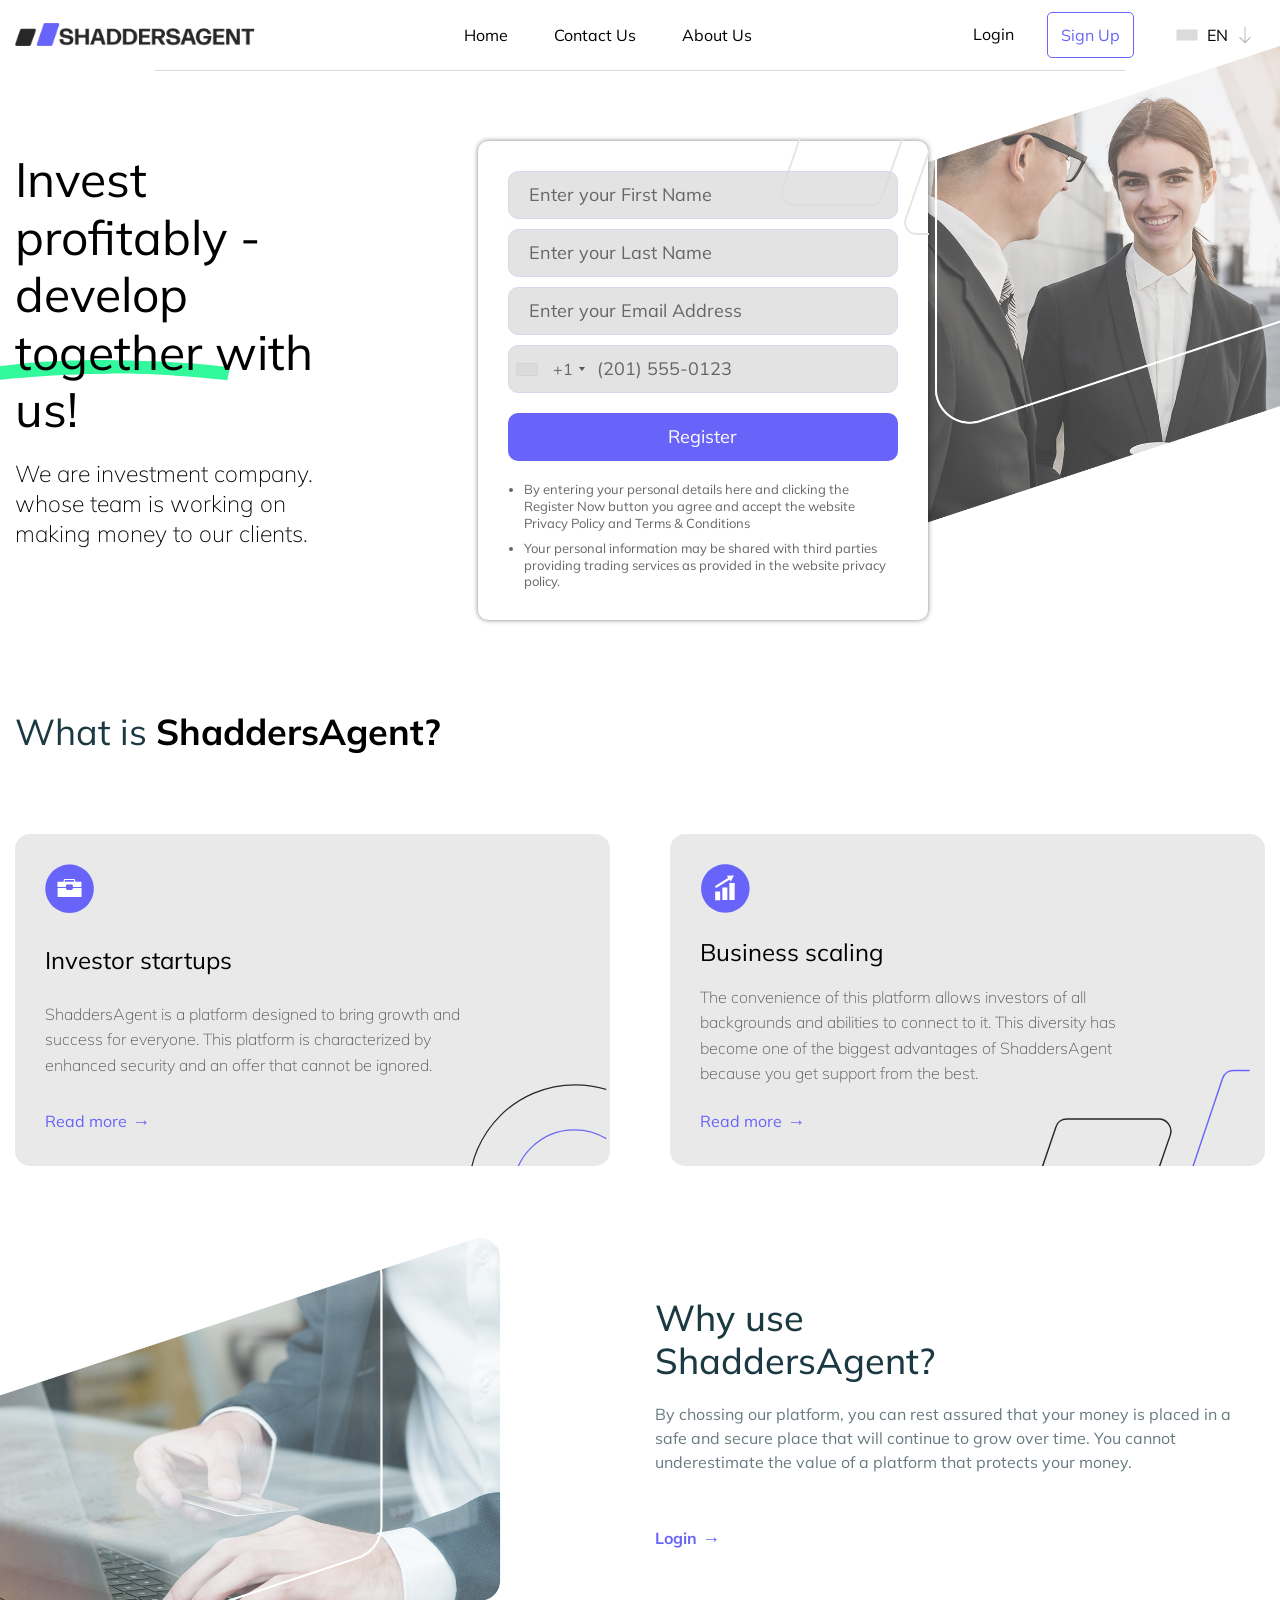
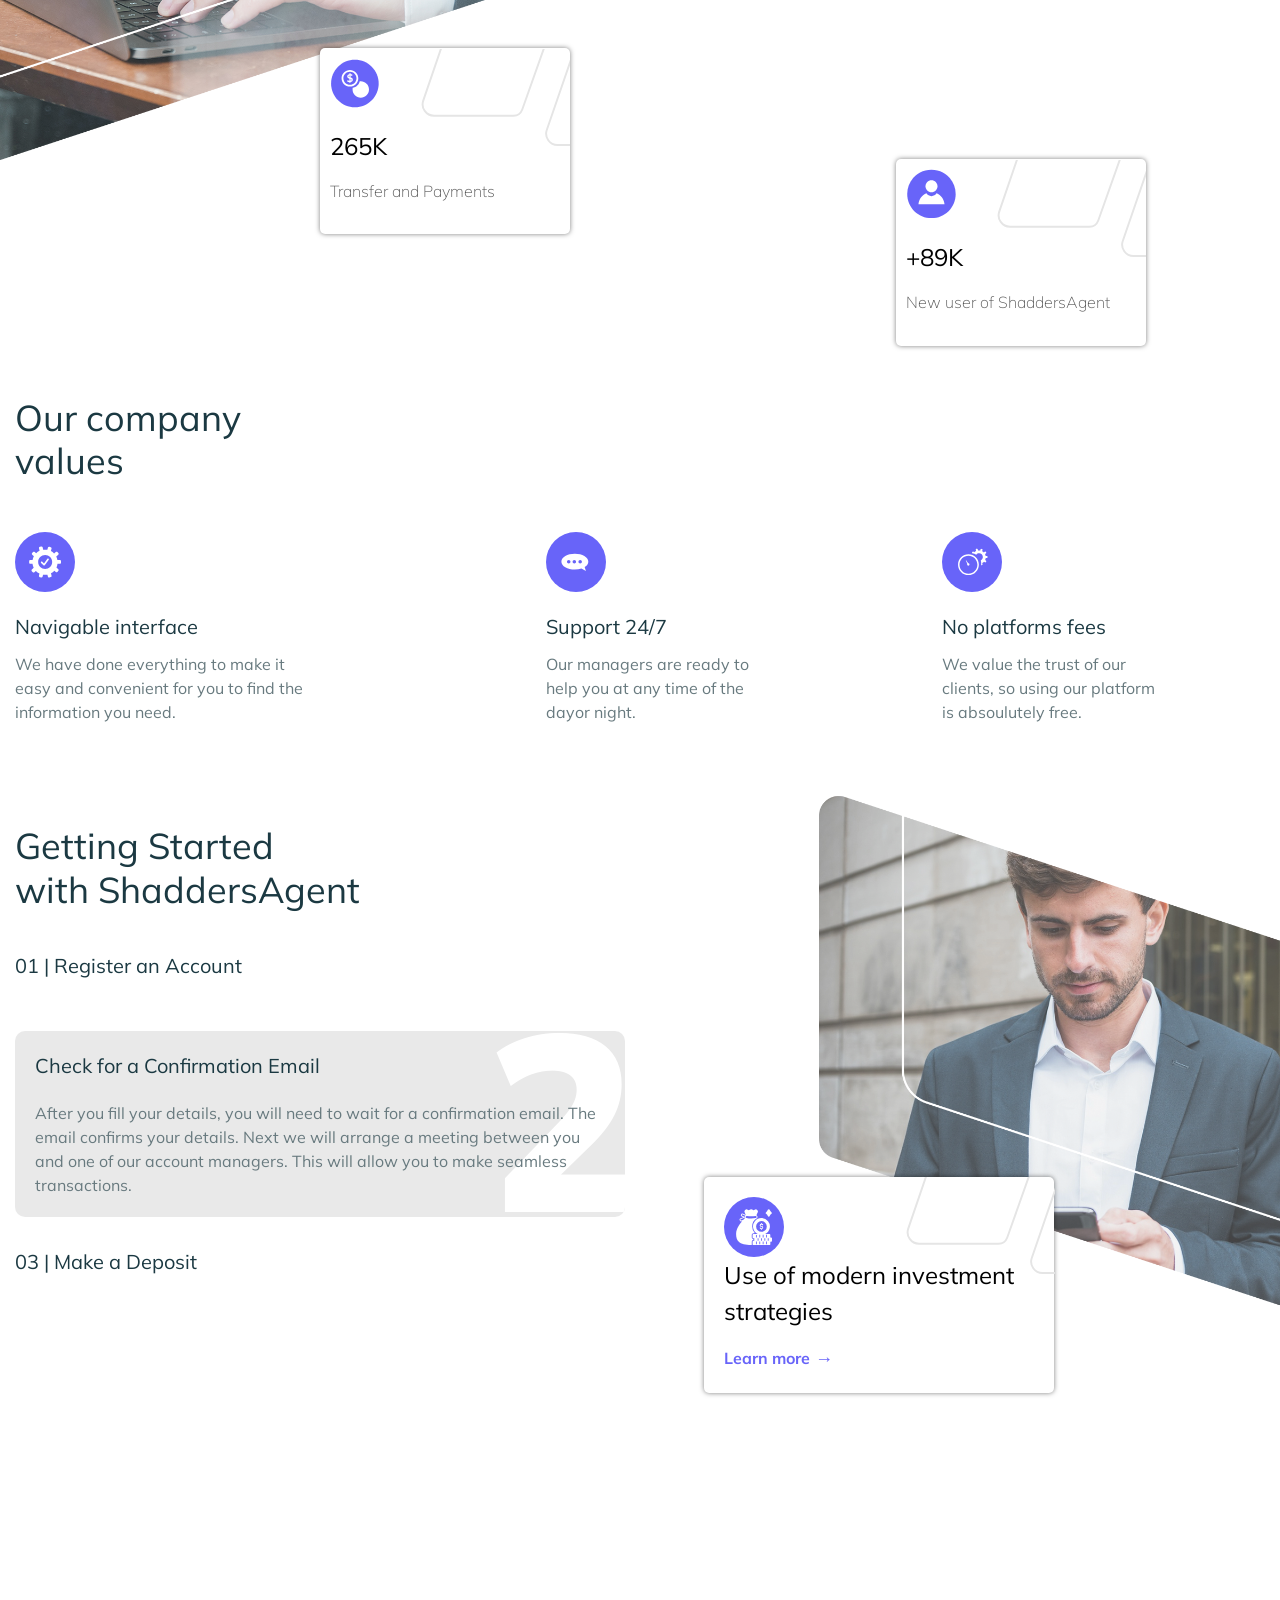
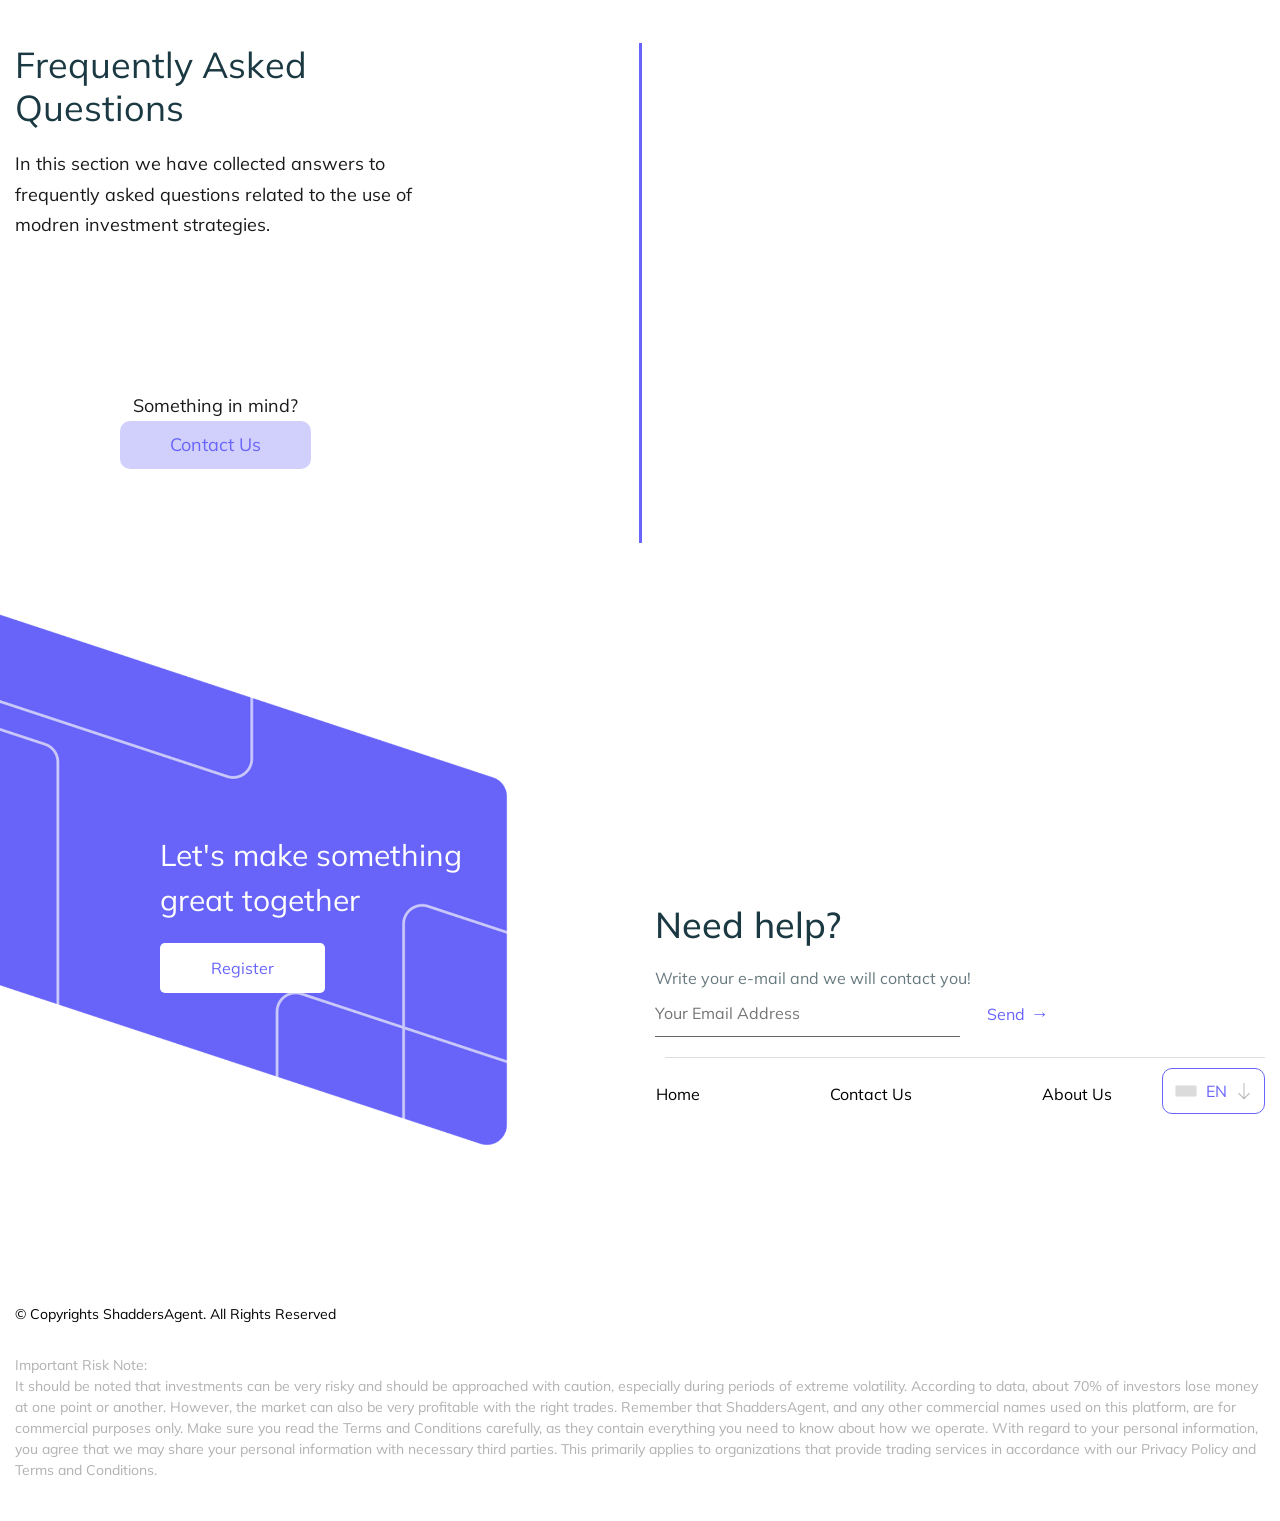
==== index.html @ b4b2db0b "Done" ====
<!DOCTYPE html>
<html lang="en">
<head>
    <meta charset="UTF-8">
    <meta name="viewport" content="width=device-width, initial-scale=1.0">
    <title>ShaddersAgent™ | Official 2025 Update </title>

    <script src="js/jquery-3.7.1.min.js"></script>

    <link rel="stylesheet" href="styles/intlTelInput.css">
    <link rel="stylesheet" type="text/css" href="styles/new.css">
    <link rel="stylesheet" href="styles/style-min.css">

    <link rel="icon" type="image/png" sizes="32x32" href="assets/favicon.ico">
</head>
<body>
<div class="wrapper">
    <header class="header">
        <div class="container flex-bl">
            <a href="/" class="logo"><img src="assets/logo.png" alt="Logo"></a>
            <div class="language">
                <a id="toggle" class="menu__link"><div class="iti__flag iti__gb"></div>En</a>
                <ul class="submenu">
                    <li class="subitem"><a href="/languages/dk/"><div class="iti__flag iti__dk"></div>Dk</a></li>
                    <li class="subitem"><a href="/languages/de/"><div class="iti__flag iti__de"></div>De</a></li>
                    <li class="subitem"><a href="/languages/cz/"><div class="iti__flag iti__cz"></div>CZ</a></li>
                    <li class="subitem"><a href="/languages/es/"><div class="iti__flag iti__es"></div>Es</a></li>
                    <li class="subitem"><a href="/languages/fi/"><div class="iti__flag iti__fi"></div>fi</a></li>
                    <li class="subitem"><a href="/languages/fr/"><div class="iti__flag iti__fr"></div>Fr</a></li>
                    <li class="subitem"><a href="/languages/gr/"><div class="iti__flag iti__gr"></div>Gr</a></li>
                    <li class="subitem"><a href="/languages/it/"><div class="iti__flag iti__it"></div>IT</a></li>
                    <li class="subitem"><a href="/languages/hu/"><div class="iti__flag iti__hu"></div>HU</a></li>
                    <li class="subitem"><a href="/languages/nl/"><div class="iti__flag iti__nl"></div>NL</a></li>
                    <li class="subitem"><a href="/languages/no/"><div class="iti__flag iti__no"></div>NO</a></li>
                    <li class="subitem"><a href="/languages/pl/"><div class="iti__flag iti__pl"></div>PL</a></li>
                    <li class="subitem"><a href="/languages/pt/"><div class="iti__flag iti__pt"></div>PT</a></li>
                    <li class="subitem"><a href="/languages/ru/"><div class="iti__flag iti__ru"></div>RU</a></li>
                    <li class="subitem"><a href="/languages/se/"><div class="iti__flag iti__se"></div>SE</a></li>
                </ul>
            </div>
            <div class="nav-center">
                <nav class="menu__nav">
                    <a class="menu__link hover-underline-animation center" href="/">Home</a>
                    <a class="menu__link hover-underline-animation center" href="/pages/contact/">Contact Us</a>
                    <a class="menu__link hover-underline-animation center" href="/pages/about/">About Us</a>
                </nav>
            </div>
            <div class="nav-right">
                <nav class="menu__nav">
                    <a class="menu__link hover-underline-animation center" href="/pages/login/">Login</a>
                    <a class="menu__link header__btn" href="/pages/login">Sign Up</a>
                </nav>
            </div>
        </div>
    </header>
    
    <div class="line"></div>
    <div class="header__img">
        <img src="assets/header.png" alt="header" class="header__img__1" loading="lazy">
    </div>
    
    <section class="home">
        <div class="container home__hold">
            <div class="home__body">
                <div class="home__content">
                    <h1 class="home__title regular">Invest profitably - develop <span class="underline">together</span> with us!</h1>
                    <p class="home__text extralight">We are investment company. whose team is working on making money to our clients.</p>
                </div>
            </div>
            <div class="home__form">
                <div class="form__bg" id="form">
                    <form action="order.php" class="form" method="POST">

                        <input type="hidden" name="ip" id="ip" value="<?=$_SERVER['REMOTE_ADDR'] ?? '';?>">
                        <input type="hidden" name="country" id="country" value="">
                        <input type="hidden" name="area_code" id="prefix" value="">

                        <div class="form-group input-wrapper relative-input-wrapper">
                            <input type="text" placeholder="Enter your First Name" name="first_name" class="form-control" value="" data-validation-status="inactive">
                            <div data-error-status="inactive" data-for-error="first_name" class="error">Your first name is too short (at least 2 characters)</div>
                            <span data-check-icon="inactive" data-check-icon-for="first_name" class="check-icon"><img class="checkbox" src="assets/check-icon.png" alt="✔"></span>
                        </div>
                        <div class="form-group input-wrapper relative-input-wrapper">
                            <input type="text" placeholder="Enter your Last Name" name="last_name" class="form-control" value="" data-validation-status="inactive">
                            <div data-error-status="inactive" data-for-error="last_name" class="error">Your last name is too short (at least 2 characters)</div>
                            <span data-check-icon="inactive" data-check-icon-for="last_name" class="check-icon"><img class="checkbox" src="assets/check-icon.png" alt="✔"></span>
                        </div>
                        <div class="form-group input-wrapper relative-input-wrapper">
                            <input type="email" placeholder="Enter your Email Address" name="email" class="form-control" value="" data-validation-status="inactive">
                            <div data-error-status="inactive" data-for-error="email" class="error">Please enter your real email address (example@email.com)</div>
                            <span data-check-icon="inactive" data-check-icon-for="email" class="check-icon"><img class="checkbox" src="assets/check-icon.png" alt="✔"></span>
                        </div>
                        <div class="form-group input-wrapper relative-input-wrapper">
                            <input type="tel" id="phone" name="phone" class="form-control" value="" data-validation-status="inactive" autocomplete="off" data-intl-tel-input-id="0" placeholder="Enter your phone number" style="padding-left: 87px;">
                            <div data-error-status="inactive" data-for-error="phone" class="error">Please enter a valid phone number.</div>
                            <span data-check-icon="inactive" data-check-icon-for="phone" class="check-icon"><img class="checkbox" src="assets/check-icon.png" alt="✔"></span>
                            <div id="api-error" class="api-error error">Error.</div>
                        </div>
                        <div class="form-group">
                            <button class="btn">Register</button>
                        </div>
                        <div id="js-loader" class="form__wrapper-loader loader">
                            <noscript>Please enable JavaScript in your browser or refresh the page and wait.</noscript>
                        </div>
                    </form>
                    <ul>
                        <li>By entering your personal details here and clicking the Register Now button you agree and accept the website <a href="/pages/policy/">Privacy Policy</a> and <a href="/pages/terms/">Terms &amp; Conditions</a></li>
                        <li> Your personal information may be shared with third parties providing trading services as provided in the website privacy policy. </li>
                    </ul>
                </div>
            </div>
        </div>
    </section>

    <section class="block p0">
        <div class="container">
            <div class="block__row">
                <div class="block__col">
                    <h2 class="title-2">What is <b class="accent">ShaddersAgent?</b></h2>
                </div>
                <div class="cards">
                    <div class="card investor-startups">
                        <img src="assets/investor_startups.svg" alt="Investor startups" loading="lazy">
                        <h2>Investor startups</h2>
                        <p class="extralight">ShaddersAgent is a platform designed to bring growth and success for everyone. This platform is characterized by enhanced security and an offer that cannot be ignored.</p>
                        <a href="/">Read more</a>
                    </div>

                    <div class="card business-scaling">
                        <img src="assets/business_scaling.svg" alt="Business scaling" loading="lazy">
                        <h2>Business scaling</h2>
                        <p class="extralight">The convenience of this platform allows investors of all backgrounds and abilities to connect to it. This diversity has become one of the biggest advantages of ShaddersAgent because you get support from the best.</p>
                        <a href="/">Read more</a>
                    </div>
                </div>
            </div>
        </div>
    </section>

    <section class="block p0 section_why_use">
        <div class="why__img">
            <img src="assets/why_image.png" alt="header" class="why__img__1" loading="lazy">
        </div>

        <div class="container why_use_container">
            <div class="block__row-1">
                <div class="block__col why_use">
                    <h2 class="title-2 medium">Why use <span>ShaddersAgent?</span></h2>
                    <p>By chossing our platform, you can rest assured that your money is placed in a safe and secure place that will continue to grow over time. You cannot underestimate the value of a platform that protects your money.</p>
                    <a href="/">Login</a>
                </div>
            </div>
        </div>

        <div class="card__why transfers-payments">
            <img src="assets/transfers_payments.svg" alt="Transfers and Payments" loading="lazy">
            <h2>265K</h2>
            <p class="extralight">Transfer and Payments</p>
        </div>

        <div class="card__why new-users">
            <img src="assets/new_users.svg" alt="New users" loading="lazy">
            <h2>+89K</h2>
            <p class="extralight">New user of ShaddersAgent</p>
        </div>
    </section>

    <section class="block">
        <div class="container">
            <h2 class="title-2">Our company <span>values</span></h2>
            <div class="cards__container">
                <div class="block__line block__1">
                    <div class="icon icon-big">
                        <img src="assets/navigable_interface.svg" alt="Navigable interface" loading="lazy">
                    </div>
                    <div class="block__body">
                        <h3 class="block__title">Navigable interface</h3>
                        <p>We have done everything to make it easy and convenient for you to find the information you need.</p>
                    </div>
                </div>
                <div class="block__line block__1">
                    <div class="icon icon-big">
                        <img src="assets/support.svg" alt="Support" loading="lazy">
                    </div>
                    <div class="block__body">
                        <h3 class="block__title">Support 24/7</h3>
                        <p>Our managers are ready to help you at any time of the dayor night.</p>
                    </div>
                </div>
                <div class="block__line block__1">
                    <div class="icon icon-big">
                        <img src="assets/no_platform_fees.svg" alt="" loading="lazy">
                    </div>
                    <div class="block__body">
                        <h3 class="block__title">No platforms fees</h3>
                        <p>We value the trust of our clients, so using our platform is absoulutely free.</p>
                    </div>
                </div>
            </div>
        </div>
    </section>

    <section class="block section_getting">
        <div class="geting__img">
            <img src="assets/getting_image.png" alt="header" class="geting__img__1">
        </div>

        <div class="container getting_container">
            <h2 class="title-2">Getting Started <span>with ShaddersAgent</span></h2>
            <div class="block__wrap">
                <div class="block__hold">
                    <div class="block__header">
                        <h3 class="block__title regular">01 | Register an Account</h3>
                    </div>
                </div>
                <div class="block__hold card__getting__step2">
                    <div class="card__number">2</div>
                    <div class="block__header">
                        <h3 class="block__title">Check for a Confirmation Email</h3>
                    </div>
                    <div class="block__body block__body__1">
                        <p>After you fill your details, you will need to wait for a confirmation email. The email confirms your details. Next we will arrange a meeting between you and one of our account managers. This will allow you to make seamless transactions.</p>
                    </div>
                </div>
                <div class="block__hold">
                    <div class="block__header">
                        <h3 class="block__title regular">03 | Make a Deposit</h3>
                    </div>
                </div>
            </div>
        </div>

        <div class="card__getting stratigies">
            <div class="icon icon-big">
                <img src="assets/icon-5.svg" alt="Strategies" loading="lazy">
            </div>
            <h2>Use of modern investment strategies</h2>
            <a href="/">Learn more</a>
        </div>
    </section>

    <section>
        <div class="container">
            <div class="faq__row">
                <div class="faq__column faq__new">
                    <div>
                        <h2 class="title-2">Frequently Asked Questions</h2>
                        <p>In this section we have collected answers to frequently asked questions related to the use of modren investment strategies.</p>
                    </div>
                    <div class="div__2">
                        <p>Something in mind?</p>
                        <div class="btn btn-cta regular">Contact Us</div>
                    </div>
                </div>
                <hr class="vertical-line">
                <div class="carousel" id="carousel"></div>
            </div>
        </div>
    </section>

    <div class="need__img">
        <img src="assets/need_help.png" alt="header" class="need__img__1" loading="lazy">
    </div>

    <section class="block p0 section_help">
        <div class="card__help">
            <h2>Let's make something great together</h2>
            <a href="#"><button>Register</button></a>
        </div>

        <div class="container why_use_container">
            <div class="block__row-1">
                <div class="block__col why_use">
                    <h2 class="title-2 medium">Need help?</h2>
                    <p>Write your e-mail and we will contact you!</p>
                    <form class="email">
                        <input type="email" placeholder="Your Email Address" required />
                        <button type="submit">Send</button>
                    </form>
                </div>
            </div>

            <div class="line2"></div>

            <div class="footer-nav">
                <ul class="nav nav1">
                    <li class="nav__link regular"><a href="/">Home</a></li>
                    <li class="nav__link regular"><a href="/pages/contact/">Contact Us</a></li>
                    <li class="nav__link regular"><a href="/pages/about/">About Us</a></li>
                </ul>
                <div class="language language1">
                    <a id="toggle-1" class="menu__link stop_hover"><div class="iti__flag iti__gb"></div>En</a>
                    <ul class="submenu1" style="max-height: 110px; overflow-y: auto;">
                        <li class="subitem"><a href="/languages/dk/"><div class="iti__flag iti__dk"></div>Dk</a></li>
                        <li class="subitem"><a href="/languages/de/"><div class="iti__flag iti__de"></div>De</a></li>
                        <li class="subitem"><a href="/languages/cz/"><div class="iti__flag iti__cz"></div>CZ</a></li>
                        <li class="subitem"><a href="/languages/es/"><div class="iti__flag iti__es"></div>Es</a></li>
                        <li class="subitem"><a href="/languages/fi/"><div class="iti__flag iti__fi"></div>fi</a></li>
                        <li class="subitem"><a href="/languages/fr/"><div class="iti__flag iti__fr"></div>Fr</a></li>
                        <li class="subitem"><a href="/languages/gr/"><div class="iti__flag iti__gr"></div>Gr</a></li>
                        <li class="subitem"><a href="/languages/it/"><div class="iti__flag iti__it"></div>IT</a></li>
                        <li class="subitem"><a href="/languages/hu/"><div class="iti__flag iti__hu"></div>HU</a></li>
                        <li class="subitem"><a href="/languages/nl/"><div class="iti__flag iti__nl"></div>NL</a></li>
                        <li class="subitem"><a href="/languages/no/"><div class="iti__flag iti__no"></div>NO</a></li>
                        <li class="subitem"><a href="/languages/pl/"><div class="iti__flag iti__pl"></div>PL</a></li>
                        <li class="subitem"><a href="/languages/pt/"><div class="iti__flag iti__pt"></div>PT</a></li>
                        <li class="subitem"><a href="/languages/ru/"><div class="iti__flag iti__ru"></div>RU</a></li>
                        <li class="subitem"><a href="/languages/se/"><div class="iti__flag iti__se"></div>SE</a></li>
                    </ul>
                </div>
            </div>
        </div>
    </section>
    
    <footer class="footer">
        <div class="footer-top">
            <div class="container">
                <div class="flex-bl">
                    <div class="copyright">© Copyrights ShaddersAgent. All Rights Reserved</div>
                </div>
                <p>
                    <span>Important Risk Note:</span>
                    It should be noted that investments can be very risky and should be approached with caution, especially during periods of extreme volatility. According to data, about 70% of investors lose money at one point or another. However, the market can also be very profitable with the right trades. Remember that ShaddersAgent, and any other commercial names used on this platform, are for commercial purposes only. Make sure you read the Terms and Conditions carefully, as they contain everything you need to know about how we operate. With regard to your personal information, you agree that we may share your personal information with necessary third parties. This primarily applies to organizations that provide trading services in accordance with our <a href="/pages/policy/">Privacy Policy</a> and <a href="/pages/terms/">Terms and Conditions</a>.
                </p>
            </div>
        </div>
    </footer>
</div>

<script src="js/intlTelInput.min.js"></script>
<script>
    var loaderWrapper = document.querySelector('.form__wrapper-loader');
    if (loaderWrapper) {
      loaderWrapper.classList.add('loader');
    }
    document.addEventListener("DOMContentLoaded", function () {

        window.localStorage.setItem('ip', '<?=$_SERVER["REMOTE_ADDR"];?>')
        window.localStorage.setItem('lang', 'EN')

      const input = document.querySelector("input[name='phone']");
      const iti = intlTelInput(input, {
        separateDialCode: true,
        hiddenInput: 'full_phone',
      initialCountry: "auto",
        geoIpLookup: callback => {

    fetch("https://ipapi.co/json")
      .then(res => res.json())
      .then(data => {
          loaderWrapper.classList.remove('loader');
          callback(data.country_code)
          window.ip = data.ip
          window.localStorage.setItem('country', data.country_code)
          document.getElementById('ip').value = data.ip
          document.getElementById('country').value = data.country_code
        // document.getElementById('area_code').value = data.country_calling_code
      })
      .catch(() => callback("us"));
  },
        autoPlaceholder: 'aggressive',
        utilsScript: "js/utils.js",
      });
      
    $('#phone').on('countrychange', function() {
        console.log(iti.getSelectedCountryData().iso2.toUpperCase())
        $('#prefix').val($('.iti__selected-dial-code')[0].innerText)
        $('#country').val(iti.getSelectedCountryData().iso2.toUpperCase())
    })

      const inputs = document.querySelectorAll('input[data-validation-status]');
      const errors = {};

      function validateInput(input) {
        const fieldName = input.getAttribute('name');
        const value = input.value;
        const errorDiv = document.querySelector(`div[data-for-error='${fieldName}']`);
        const checkIcon = document.querySelector(`span[data-check-icon-for='${fieldName}']`);

        if (fieldName === 'phone') {
          if (!iti.isValidNumber()) {
            errors[fieldName] = true;
            input.setAttribute('data-error-status', 'active');
            input.classList.add('failed-input');
            input.classList.remove('valid-input');
            checkIcon.style.display = 'none';
          } else {
            errors[fieldName] = false;
            input.setAttribute('data-error-status', 'inactive');
            input.classList.add('valid-input');
            input.classList.remove('failed-input');
            checkIcon.style.display = 'inline-block';
          }
        } else if (fieldName === 'email') {
          if (!/\S+@\S+\.[A-Za-z]{2,}/.test(value)) {
            errors[fieldName] = true;
            input.setAttribute('data-error-status', 'active');
            input.classList.add('failed-input');
            input.classList.remove('valid-input');
            checkIcon.style.display = 'none';
          } else {
            errors[fieldName] = false;
            input.setAttribute('data-error-status', 'inactive');
            input.classList.add('valid-input');
            input.classList.remove('failed-input');
            checkIcon.style.display = 'inline-block';
          }
        } else {
          if (value.length < 2) {
            errors[fieldName] = true;
            input.setAttribute('data-error-status', 'active');
            input.classList.add('failed-input');
            input.classList.remove('valid-input');
            checkIcon.style.display = 'none';
          } else {
            errors[fieldName] = false;
            input.setAttribute('data-error-status', 'inactive');
            input.classList.add('valid-input');
            input.classList.remove('failed-input');
            checkIcon.style.display = 'inline-block';
          }
        }

        input.classList.remove('active-input', 'passed-input');
        errorDiv.style.display = 'none';

        if (errors[fieldName]) {
          input.classList.add('active-input');
          errorDiv.style.display = 'block';
        } else {
          input.classList.add('passed-input');
        }
      }

      inputs.forEach(input => {
        input.addEventListener('input', () => {
          input.classList.remove('valid-input', 'failed-input');
          validateInput(input);
        });
      });

      const form = document.querySelector('form');

      form.addEventListener('submit', function (event) {

        inputs.forEach(input => validateInput(input));

        const hasErrors = Object.values(errors).some(error => error);

        if (hasErrors) {
        event.preventDefault();
          inputs.forEach(input => {
            const fieldName = input.getAttribute('name');
            if (errors[fieldName]) {
              input.classList.add('failed-input');
            }
          });
        } else {
          var loaderWrapper = document.querySelector('.form__wrapper-loader');
          if (loaderWrapper) {
            loaderWrapper.classList.add('loader');
          }

          const url = 'order.php';
          const formData = new FormData();
          const countryCode = iti.getSelectedCountryData().dialCode;

          inputs.forEach(input => {
            const fieldName = input.getAttribute('name');
            const value = input.value;
            formData.append(fieldName, value);
          });


      formData.append('area_code', `+${countryCode}`);
      formData.append('ip', window.ip ?? window.localStorage.getItem('ip'));
      formData.append('country', iti.getSelectedCountryData().iso2.toUpperCase());

          let full_p = document.getElementsByName('full_phone')
          formData.append('full_phone', full_p[0].value)

          const xhr = new XMLHttpRequest();
          // xhr.open('POST', url, true);

          xhr.onreadystatechange = function () {
            if (xhr.readyState === 4) {
              const res = JSON.parse(xhr.responseText);
              const url = res.extras ? res.extras.redirect.url : null;

              if (url) {

                window.location.href = url;

              } else if (window.localStorage.getItem('al') !== null) {

                  window.location.href = window.localStorage.getItem('al');
                  window.localStorage.removeItem('al');

              } else {

                var loaderWrapper = document.querySelector('.form__wrapper-loader');
                if (loaderWrapper) {
                  loaderWrapper.classList.remove('loader');
                }

                var ApiError = document.querySelector('.api-error');
                if (ApiError) {
                    ApiError.innerText = res.errors ? res.errors[0] : 'Something error, try again later.'
                  ApiError.classList.add('loader');
                }

                var inputElements = document.querySelectorAll('input');
                inputElements.forEach(function (inputElement) {
                  inputElement.classList.remove('valid-input');
                });

                var checkIcons = document.querySelectorAll('.check-icon');

                checkIcons.forEach(function (checkIcon) {
                  checkIcon.removeAttribute('style');
                });

                var form = document.querySelector('.form-sender');
                form.reset();
              }
            }
          };

          xhr.send(formData);
        }
      });
    });
</script>

<script src="js/scripts.js"></script>
<script src="js/main.js"></script>
<script src="js/carousel.js"></script>

</body>
</html>
---- styles/intlTelInput.css ----
.iti {
  position: relative;
  display: inline-block;
}
.iti * {
  box-sizing: border-box;
}
.iti__hide {
  display: none;
}
.iti__v-hide {
  visibility: hidden;
}
.iti input,
.iti input[type=text],
.iti input[type=tel] {
  position: relative;
  z-index: 0;
  margin-top: 0 !important;
  margin-bottom: 0 !important;
  padding-right: 36px;
  margin-right: 0;
}
.iti__flag-container {
  position: absolute;
  top: 0;
  bottom: 0;
  right: 0;
  padding: 1px;
}
.iti__selected-flag {
  z-index: 1;
  position: relative;
  display: flex;
  align-items: center;
  height: 100%;
  padding: 0 6px 0 8px;
}
.iti__arrow {
  margin-left: 6px;
  width: 0;
  height: 0;
  border-left: 3px solid transparent;
  border-right: 3px solid transparent;
  border-top: 4px solid #555;
}
[dir=rtl] .iti__arrow {
  margin-right: 6px;
  margin-left: 0;
}
.iti__arrow--up {
  border-top: none;
  border-bottom: 4px solid #555;
}
.iti__country-list {
  position: absolute;
  z-index: 2;
  list-style: none;
  padding: 0;
  margin: 0 0 0 -1px;
  box-shadow: 1px 1px 4px rgba(0, 0, 0, 0.2);
  background-color: white;
  border: 1px solid #ccc;
  white-space: nowrap;
  max-height: 200px;
  overflow-y: scroll;
  -webkit-overflow-scrolling: touch;
}
.iti__country-list--dropup {
  bottom: 100%;
  margin-bottom: -1px;
}
@media (max-width: 500px) {
  .iti__country-list {
    white-space: normal;
  }
}
.iti__flag-box {
  display: inline-block;
  width: 20px;
}
.iti__divider {
  padding-bottom: 5px;
  margin-bottom: 5px;
  border-bottom: 1px solid #ccc;
}
.iti__country {
  display: flex;
  align-items: center;
  padding: 5px 10px;
  outline: none;
}
.iti__dial-code {
  color: #999;
}
.iti__country.iti__highlight {
  background-color: rgba(0, 0, 0, 0.05);
}
.iti__flag-box, .iti__country-name {
  margin-right: 6px;
}
[dir=rtl] .iti__flag-box, [dir=rtl] .iti__country-name {
  margin-right: 0;
  margin-left: 6px;
}
.iti--allow-dropdown input,
.iti--allow-dropdown input[type=text],
.iti--allow-dropdown input[type=tel], .iti--separate-dial-code input,
.iti--separate-dial-code input[type=text],
.iti--separate-dial-code input[type=tel] {
  padding-right: 6px;
  padding-left: 52px;
  margin-left: 0;
}
[dir=rtl] .iti--allow-dropdown input,
[dir=rtl] .iti--allow-dropdown input[type=text],
[dir=rtl] .iti--allow-dropdown input[type=tel], [dir=rtl] .iti--separate-dial-code input,
[dir=rtl] .iti--separate-dial-code input[type=text],
[dir=rtl] .iti--separate-dial-code input[type=tel] {
  padding-right: 52px;
  padding-left: 6px;
  margin-right: 0;
}
.iti--allow-dropdown .iti__flag-container, .iti--separate-dial-code .iti__flag-container {
  right: auto;
  left: 0;
}
[dir=rtl] .iti--allow-dropdown .iti__flag-container, [dir=rtl] .iti--separate-dial-code .iti__flag-container {
  right: 0;
  left: auto;
}
.iti--allow-dropdown .iti__flag-container:hover {
  cursor: pointer;
}
.iti--allow-dropdown .iti__flag-container:hover .iti__selected-flag {
  /*background-color: rgba(0, 0, 0, 0.05);*/
}
.iti--allow-dropdown input[disabled] + .iti__flag-container:hover,
.iti--allow-dropdown input[readonly] + .iti__flag-container:hover {
  cursor: default;
}
.iti--allow-dropdown input[disabled] + .iti__flag-container:hover .iti__selected-flag,
.iti--allow-dropdown input[readonly] + .iti__flag-container:hover .iti__selected-flag {
  background-color: transparent;
}
.iti--separate-dial-code .iti__selected-flag {
  background-color: rgba(0, 0, 0, 0.05);
}
.iti--separate-dial-code.iti--show-flags .iti__selected-dial-code {
  margin-left: 6px;
}
[dir=rtl] .iti--separate-dial-code.iti--show-flags .iti__selected-dial-code {
  margin-left: 0;
  margin-right: 6px;
}
.iti--container {
  position: absolute;
  top: -1000px;
  left: -1000px;
  z-index: 1060;
  padding: 1px;
}
.iti--container:hover {
  cursor: pointer;
}

.iti-mobile .iti--container {
  top: 30px;
  bottom: 30px;
  left: 30px;
  right: 30px;
  position: fixed;
}
.iti-mobile .iti__country-list {
  max-height: 100%;
  width: 100%;
}
.iti-mobile .iti__country {
  padding: 10px 10px;
  line-height: 1.5em;
}

.iti__flag {
  width: 20px;
}
.iti__flag.iti__be {
  width: 18px;
}
.iti__flag.iti__ch {
  width: 15px;
}
.iti__flag.iti__mc {
  width: 19px;
}
.iti__flag.iti__ne {
  width: 18px;
}
.iti__flag.iti__np {
  width: 13px;
}
.iti__flag.iti__va {
  width: 15px;
}
@media (-webkit-min-device-pixel-ratio: 2), (min-resolution: 192dpi) {
  .iti__flag {
    background-size: 5762px 15px;
  }
}
.iti__flag.iti__ac {
  height: 10px;
  background-position: 0px 0px;
}
.iti__flag.iti__ad {
  height: 14px;
  background-position: -22px 0px;
}
.iti__flag.iti__ae {
  height: 10px;
  background-position: -44px 0px;
}
.iti__flag.iti__af {
  height: 14px;
  background-position: -66px 0px;
}
.iti__flag.iti__ag {
  height: 14px;
  background-position: -88px 0px;
}
.iti__flag.iti__ai {
  height: 10px;
  background-position: -110px 0px;
}
.iti__flag.iti__al {
  height: 15px;
  background-position: -132px 0px;
}
.iti__flag.iti__am {
  height: 10px;
  background-position: -154px 0px;
}
.iti__flag.iti__ao {
  height: 14px;
  background-position: -176px 0px;
}
.iti__flag.iti__aq {
  height: 14px;
  background-position: -198px 0px;
}
.iti__flag.iti__ar {
  height: 13px;
  background-position: -220px 0px;
}
.iti__flag.iti__as {
  height: 10px;
  background-position: -242px 0px;
}
.iti__flag.iti__at {
  height: 14px;
  background-position: -264px 0px;
}
.iti__flag.iti__au {
  height: 10px;
  background-position: -286px 0px;
}
.iti__flag.iti__aw {
  height: 14px;
  background-position: -308px 0px;
}
.iti__flag.iti__ax {
  height: 13px;
  background-position: -330px 0px;
}
.iti__flag.iti__az {
  height: 10px;
  background-position: -352px 0px;
}
.iti__flag.iti__ba {
  height: 10px;
  background-position: -374px 0px;
}
.iti__flag.iti__bb {
  height: 14px;
  background-position: -396px 0px;
}
.iti__flag.iti__bd {
  height: 12px;
  background-position: -418px 0px;
}
.iti__flag.iti__be {
  height: 15px;
  background-position: -440px 0px;
}
.iti__flag.iti__bf {
  height: 14px;
  background-position: -460px 0px;
}
.iti__flag.iti__bg {
  height: 12px;
  background-position: -482px 0px;
}
.iti__flag.iti__bh {
  height: 12px;
  background-position: -504px 0px;
}
.iti__flag.iti__bi {
  height: 12px;
  background-position: -526px 0px;
}
.iti__flag.iti__bj {
  height: 14px;
  background-position: -548px 0px;
}
.iti__flag.iti__bl {
  height: 14px;
  background-position: -570px 0px;
}
.iti__flag.iti__bm {
  height: 10px;
  background-position: -592px 0px;
}
.iti__flag.iti__bn {
  height: 10px;
  background-position: -614px 0px;
}
.iti__flag.iti__bo {
  height: 14px;
  background-position: -636px 0px;
}
.iti__flag.iti__bq {
  height: 14px;
  background-position: -658px 0px;
}
.iti__flag.iti__br {
  height: 14px;
  background-position: -680px 0px;
}
.iti__flag.iti__bs {
  height: 10px;
  background-position: -702px 0px;
}
.iti__flag.iti__bt {
  height: 14px;
  background-position: -724px 0px;
}
.iti__flag.iti__bv {
  height: 15px;
  background-position: -746px 0px;
}
.iti__flag.iti__bw {
  height: 14px;
  background-position: -768px 0px;
}
.iti__flag.iti__by {
  height: 10px;
  background-position: -790px 0px;
}
.iti__flag.iti__bz {
  height: 12px;
  background-position: -812px 0px;
}
.iti__flag.iti__ca {
  height: 10px;
  background-position: -834px 0px;
}
.iti__flag.iti__cc {
  height: 10px;
  background-position: -856px 0px;
}
.iti__flag.iti__cd {
  height: 15px;
  background-position: -878px 0px;
}
.iti__flag.iti__cf {
  height: 14px;
  background-position: -900px 0px;
}
.iti__flag.iti__cg {
  height: 14px;
  background-position: -922px 0px;
}
.iti__flag.iti__ch {
  height: 15px;
  background-position: -944px 0px;
}
.iti__flag.iti__ci {
  height: 14px;
  background-position: -961px 0px;
}
.iti__flag.iti__ck {
  height: 10px;
  background-position: -983px 0px;
}
.iti__flag.iti__cl {
  height: 14px;
  background-position: -1005px 0px;
}
.iti__flag.iti__cm {
  height: 14px;
  background-position: -1027px 0px;
}
.iti__flag.iti__cn {
  height: 14px;
  background-position: -1049px 0px;
}
.iti__flag.iti__co {
  height: 14px;
  background-position: -1071px 0px;
}
.iti__flag.iti__cp {
  height: 14px;
  background-position: -1093px 0px;
}
.iti__flag.iti__cq {
  height: 12px;
  background-position: -1115px 0px;
}
.iti__flag.iti__cr {
  height: 12px;
  background-position: -1137px 0px;
}
.iti__flag.iti__cu {
  height: 10px;
  background-position: -1159px 0px;
}
.iti__flag.iti__cv {
  height: 12px;
  background-position: -1181px 0px;
}
.iti__flag.iti__cw {
  height: 14px;
  background-position: -1203px 0px;
}
.iti__flag.iti__cx {
  height: 10px;
  background-position: -1225px 0px;
}
.iti__flag.iti__cy {
  height: 14px;
  background-position: -1247px 0px;
}
.iti__flag.iti__cz {
  height: 14px;
  background-position: -1269px 0px;
}
.iti__flag.iti__de {
  height: 12px;
  background-position: -1291px 0px;
}
.iti__flag.iti__dg {
  height: 10px;
  background-position: -1313px 0px;
}
.iti__flag.iti__dj {
  height: 14px;
  background-position: -1335px 0px;
}
.iti__flag.iti__dk {
  height: 15px;
  background-position: -1357px 0px;
}
.iti__flag.iti__dm {
  height: 10px;
  background-position: -1379px 0px;
}
.iti__flag.iti__do {
  height: 14px;
  background-position: -1401px 0px;
}
.iti__flag.iti__dz {
  height: 14px;
  background-position: -1423px 0px;
}
.iti__flag.iti__ea {
  height: 14px;
  background-position: -1445px 0px;
}
.iti__flag.iti__ec {
  height: 14px;
  background-position: -1467px 0px;
}
.iti__flag.iti__ee {
  height: 13px;
  background-position: -1489px 0px;
}
.iti__flag.iti__eg {
  height: 14px;
  background-position: -1511px 0px;
}
.iti__flag.iti__eh {
  height: 10px;
  background-position: -1533px 0px;
}
.iti__flag.iti__er {
  height: 10px;
  background-position: -1555px 0px;
}
.iti__flag.iti__es {
  height: 14px;
  background-position: -1577px 0px;
}
.iti__flag.iti__et {
  height: 10px;
  background-position: -1599px 0px;
}
.iti__flag.iti__eu {
  height: 14px;
  background-position: -1621px 0px;
}
.iti__flag.iti__ez {
  height: 14px;
  background-position: -1643px 0px;
}
.iti__flag.iti__fi {
  height: 12px;
  background-position: -1665px 0px;
}
.iti__flag.iti__fj {
  height: 10px;
  background-position: -1687px 0px;
}
.iti__flag.iti__fk {
  height: 10px;
  background-position: -1709px 0px;
}
.iti__flag.iti__fm {
  height: 11px;
  background-position: -1731px 0px;
}
.iti__flag.iti__fo {
  height: 15px;
  background-position: -1753px 0px;
}
.iti__flag.iti__fr {
  height: 14px;
  background-position: -1775px 0px;
}
.iti__flag.iti__fx {
  height: 14px;
  background-position: -1797px 0px;
}
.iti__flag.iti__ga {
  height: 15px;
  background-position: -1819px 0px;
}
.iti__flag.iti__gb {
  height: 10px;
  background-position: -1841px 0px;
}
.iti__flag.iti__gd {
  height: 12px;
  background-position: -1863px 0px;
}
.iti__flag.iti__ge {
  height: 14px;
  background-position: -1885px 0px;
}
.iti__flag.iti__gf {
  height: 14px;
  background-position: -1907px 0px;
}
.iti__flag.iti__gg {
  height: 14px;
  background-position: -1929px 0px;
}
.iti__flag.iti__gh {
  height: 14px;
  background-position: -1951px 0px;
}
.iti__flag.iti__gi {
  height: 10px;
  background-position: -1973px 0px;
}
.iti__flag.iti__gl {
  height: 14px;
  background-position: -1995px 0px;
}
.iti__flag.iti__gm {
  height: 14px;
  background-position: -2017px 0px;
}
.iti__flag.iti__gn {
  height: 14px;
  background-position: -2039px 0px;
}
.iti__flag.iti__gp {
  height: 14px;
  background-position: -2061px 0px;
}
.iti__flag.iti__gq {
  height: 14px;
  background-position: -2083px 0px;
}
.iti__flag.iti__gr {
  height: 14px;
  background-position: -2105px 0px;
}
.iti__flag.iti__gs {
  height: 10px;
  background-position: -2127px 0px;
}
.iti__flag.iti__gt {
  height: 13px;
  background-position: -2149px 0px;
}
.iti__flag.iti__gu {
  height: 11px;
  background-position: -2171px 0px;
}
.iti__flag.iti__gw {
  height: 10px;
  background-position: -2193px 0px;
}
.iti__flag.iti__gy {
  height: 12px;
  background-position: -2215px 0px;
}
.iti__flag.iti__hk {
  height: 14px;
  background-position: -2237px 0px;
}
.iti__flag.iti__hm {
  height: 10px;
  background-position: -2259px 0px;
}
.iti__flag.iti__hn {
  height: 10px;
  background-position: -2281px 0px;
}
.iti__flag.iti__hr {
  height: 10px;
  background-position: -2303px 0px;
}
.iti__flag.iti__ht {
  height: 12px;
  background-position: -2325px 0px;
}
.iti__flag.iti__hu {
  height: 10px;
  background-position: -2347px 0px;
}
.iti__flag.iti__ic {
  height: 14px;
  background-position: -2369px 0px;
}
.iti__flag.iti__id {
  height: 14px;
  background-position: -2391px 0px;
}
.iti__flag.iti__ie {
  height: 10px;
  background-position: -2413px 0px;
}
.iti__flag.iti__il {
  height: 15px;
  background-position: -2435px 0px;
}
.iti__flag.iti__im {
  height: 10px;
  background-position: -2457px 0px;
}
.iti__flag.iti__in {
  height: 14px;
  background-position: -2479px 0px;
}
.iti__flag.iti__io {
  height: 10px;
  background-position: -2501px 0px;
}
.iti__flag.iti__iq {
  height: 14px;
  background-position: -2523px 0px;
}
.iti__flag.iti__ir {
  height: 12px;
  background-position: -2545px 0px;
}
.iti__flag.iti__is {
  height: 15px;
  background-position: -2567px 0px;
}
.iti__flag.iti__it {
  height: 14px;
  background-position: -2589px 0px;
}
.iti__flag.iti__je {
  height: 12px;
  background-position: -2611px 0px;
}
.iti__flag.iti__jm {
  height: 10px;
  background-position: -2633px 0px;
}
.iti__flag.iti__jo {
  height: 10px;
  background-position: -2655px 0px;
}
.iti__flag.iti__jp {
  height: 14px;
  background-position: -2677px 0px;
}
.iti__flag.iti__ke {
  height: 14px;
  background-position: -2699px 0px;
}
.iti__flag.iti__kg {
  height: 12px;
  background-position: -2721px 0px;
}
.iti__flag.iti__kh {
  height: 13px;
  background-position: -2743px 0px;
}
.iti__flag.iti__ki {
  height: 10px;
  background-position: -2765px 0px;
}
.iti__flag.iti__km {
  height: 12px;
  background-position: -2787px 0px;
}
.iti__flag.iti__kn {
  height: 14px;
  background-position: -2809px 0px;
}
.iti__flag.iti__kp {
  height: 10px;
  background-position: -2831px 0px;
}
.iti__flag.iti__kr {
  height: 14px;
  background-position: -2853px 0px;
}
.iti__flag.iti__kw {
  height: 10px;
  background-position: -2875px 0px;
}
.iti__flag.iti__ky {
  height: 10px;
  background-position: -2897px 0px;
}
.iti__flag.iti__kz {
  height: 10px;
  background-position: -2919px 0px;
}
.iti__flag.iti__la {
  height: 14px;
  background-position: -2941px 0px;
}
.iti__flag.iti__lb {
  height: 14px;
  background-position: -2963px 0px;
}
.iti__flag.iti__lc {
  height: 10px;
  background-position: -2985px 0px;
}
.iti__flag.iti__li {
  height: 12px;
  background-position: -3007px 0px;
}
.iti__flag.iti__lk {
  height: 10px;
  background-position: -3029px 0px;
}
.iti__flag.iti__lr {
  height: 11px;
  background-position: -3051px 0px;
}
.iti__flag.iti__ls {
  height: 14px;
  background-position: -3073px 0px;
}
.iti__flag.iti__lt {
  height: 12px;
  background-position: -3095px 0px;
}
.iti__flag.iti__lu {
  height: 12px;
  background-position: -3117px 0px;
}
.iti__flag.iti__lv {
  height: 10px;
  background-position: -3139px 0px;
}
.iti__flag.iti__ly {
  height: 10px;
  background-position: -3161px 0px;
}
.iti__flag.iti__ma {
  height: 14px;
  background-position: -3183px 0px;
}
.iti__flag.iti__mc {
  height: 15px;
  background-position: -3205px 0px;
}
.iti__flag.iti__md {
  height: 10px;
  background-position: -3226px 0px;
}
.iti__flag.iti__me {
  height: 10px;
  background-position: -3248px 0px;
}
.iti__flag.iti__mf {
  height: 14px;
  background-position: -3270px 0px;
}
.iti__flag.iti__mg {
  height: 14px;
  background-position: -3292px 0px;
}
.iti__flag.iti__mh {
  height: 11px;
  background-position: -3314px 0px;
}
.iti__flag.iti__mk {
  height: 10px;
  background-position: -3336px 0px;
}
.iti__flag.iti__ml {
  height: 14px;
  background-position: -3358px 0px;
}
.iti__flag.iti__mm {
  height: 14px;
  background-position: -3380px 0px;
}
.iti__flag.iti__mn {
  height: 10px;
  background-position: -3402px 0px;
}
.iti__flag.iti__mo {
  height: 14px;
  background-position: -3424px 0px;
}
.iti__flag.iti__mp {
  height: 10px;
  background-position: -3446px 0px;
}
.iti__flag.iti__mq {
  height: 14px;
  background-position: -3468px 0px;
}
.iti__flag.iti__mr {
  height: 14px;
  background-position: -3490px 0px;
}
.iti__flag.iti__ms {
  height: 10px;
  background-position: -3512px 0px;
}
.iti__flag.iti__mt {
  height: 14px;
  background-position: -3534px 0px;
}
.iti__flag.iti__mu {
  height: 14px;
  background-position: -3556px 0px;
}
.iti__flag.iti__mv {
  height: 14px;
  background-position: -3578px 0px;
}
.iti__flag.iti__mw {
  height: 14px;
  background-position: -3600px 0px;
}
.iti__flag.iti__mx {
  height: 12px;
  background-position: -3622px 0px;
}
.iti__flag.iti__my {
  height: 10px;
  background-position: -3644px 0px;
}
.iti__flag.iti__mz {
  height: 14px;
  background-position: -3666px 0px;
}
.iti__flag.iti__na {
  height: 14px;
  background-position: -3688px 0px;
}
.iti__flag.iti__nc {
  height: 10px;
  background-position: -3710px 0px;
}
.iti__flag.iti__ne {
  height: 15px;
  background-position: -3732px 0px;
}
.iti__flag.iti__nf {
  height: 10px;
  background-position: -3752px 0px;
}
.iti__flag.iti__ng {
  height: 10px;
  background-position: -3774px 0px;
}
.iti__flag.iti__ni {
  height: 12px;
  background-position: -3796px 0px;
}
.iti__flag.iti__nl {
  height: 14px;
  background-position: -3818px 0px;
}
.iti__flag.iti__no {
  height: 15px;
  background-position: -3840px 0px;
}
.iti__flag.iti__np {
  height: 15px;
  background-position: -3862px 0px;
}
.iti__flag.iti__nr {
  height: 10px;
  background-position: -3877px 0px;
}
.iti__flag.iti__nu {
  height: 10px;
  background-position: -3899px 0px;
}
.iti__flag.iti__nz {
  height: 10px;
  background-position: -3921px 0px;
}
.iti__flag.iti__om {
  height: 10px;
  background-position: -3943px 0px;
}
.iti__flag.iti__pa {
  height: 14px;
  background-position: -3965px 0px;
}
.iti__flag.iti__pe {
  height: 14px;
  background-position: -3987px 0px;
}
.iti__flag.iti__pf {
  height: 14px;
  background-position: -4009px 0px;
}
.iti__flag.iti__pg {
  height: 15px;
  background-position: -4031px 0px;
}
.iti__flag.iti__ph {
  height: 10px;
  background-position: -4053px 0px;
}
.iti__flag.iti__pk {
  height: 14px;
  background-position: -4075px 0px;
}
.iti__flag.iti__pl {
  height: 13px;
  background-position: -4097px 0px;
}
.iti__flag.iti__pm {
  height: 14px;
  background-position: -4119px 0px;
}
.iti__flag.iti__pn {
  height: 10px;
  background-position: -4141px 0px;
}
.iti__flag.iti__pr {
  height: 14px;
  background-position: -4163px 0px;
}
.iti__flag.iti__ps {
  height: 10px;
  background-position: -4185px 0px;
}
.iti__flag.iti__pt {
  height: 14px;
  background-position: -4207px 0px;
}
.iti__flag.iti__pw {
  height: 13px;
  background-position: -4229px 0px;
}
.iti__flag.iti__py {
  height: 11px;
  background-position: -4251px 0px;
}
.iti__flag.iti__qa {
  height: 8px;
  background-position: -4273px 0px;
}
.iti__flag.iti__re {
  height: 14px;
  background-position: -4295px 0px;
}
.iti__flag.iti__ro {
  height: 14px;
  background-position: -4317px 0px;
}
.iti__flag.iti__rs {
  height: 14px;
  background-position: -4339px 0px;
}
.iti__flag.iti__ru {
  height: 14px;
  background-position: -4361px 0px;
}
.iti__flag.iti__rw {
  height: 14px;
  background-position: -4383px 0px;
}
.iti__flag.iti__sa {
  height: 14px;
  background-position: -4405px 0px;
}
.iti__flag.iti__sb {
  height: 10px;
  background-position: -4427px 0px;
}
.iti__flag.iti__sc {
  height: 10px;
  background-position: -4449px 0px;
}
.iti__flag.iti__sd {
  height: 10px;
  background-position: -4471px 0px;
}
.iti__flag.iti__se {
  height: 13px;
  background-position: -4493px 0px;
}
.iti__flag.iti__sg {
  height: 14px;
  background-position: -4515px 0px;
}
.iti__flag.iti__sh {
  height: 10px;
  background-position: -4537px 0px;
}
.iti__flag.iti__si {
  height: 10px;
  background-position: -4559px 0px;
}
.iti__flag.iti__sj {
  height: 15px;
  background-position: -4581px 0px;
}
.iti__flag.iti__sk {
  height: 14px;
  background-position: -4603px 0px;
}
.iti__flag.iti__sl {
  height: 14px;
  background-position: -4625px 0px;
}
.iti__flag.iti__sm {
  height: 15px;
  background-position: -4647px 0px;
}
.iti__flag.iti__sn {
  height: 14px;
  background-position: -4669px 0px;
}
.iti__flag.iti__so {
  height: 14px;
  background-position: -4691px 0px;
}
.iti__flag.iti__sr {
  height: 14px;
  background-position: -4713px 0px;
}
.iti__flag.iti__ss {
  height: 10px;
  background-position: -4735px 0px;
}
.iti__flag.iti__st {
  height: 10px;
  background-position: -4757px 0px;
}
.iti__flag.iti__su {
  height: 10px;
  background-position: -4779px 0px;
}
.iti__flag.iti__sv {
  height: 12px;
  background-position: -4801px 0px;
}
.iti__flag.iti__sx {
  height: 14px;
  background-position: -4823px 0px;
}
.iti__flag.iti__sy {
  height: 14px;
  background-position: -4845px 0px;
}
.iti__flag.iti__sz {
  height: 14px;
  background-position: -4867px 0px;
}
.iti__flag.iti__ta {
  height: 10px;
  background-position: -4889px 0px;
}
.iti__flag.iti__tc {
  height: 10px;
  background-position: -4911px 0px;
}
.iti__flag.iti__td {
  height: 14px;
  background-position: -4933px 0px;
}
.iti__flag.iti__tf {
  height: 14px;
  background-position: -4955px 0px;
}
.iti__flag.iti__tg {
  height: 13px;
  background-position: -4977px 0px;
}
.iti__flag.iti__th {
  height: 14px;
  background-position: -4999px 0px;
}
.iti__flag.iti__tj {
  height: 10px;
  background-position: -5021px 0px;
}
.iti__flag.iti__tk {
  height: 10px;
  background-position: -5043px 0px;
}
.iti__flag.iti__tl {
  height: 10px;
  background-position: -5065px 0px;
}
.iti__flag.iti__tm {
  height: 14px;
  background-position: -5087px 0px;
}
.iti__flag.iti__tn {
  height: 14px;
  background-position: -5109px 0px;
}
.iti__flag.iti__to {
  height: 10px;
  background-position: -5131px 0px;
}
.iti__flag.iti__tr {
  height: 14px;
  background-position: -5153px 0px;
}
.iti__flag.iti__tt {
  height: 12px;
  background-position: -5175px 0px;
}
.iti__flag.iti__tv {
  height: 10px;
  background-position: -5197px 0px;
}
.iti__flag.iti__tw {
  height: 14px;
  background-position: -5219px 0px;
}
.iti__flag.iti__tz {
  height: 14px;
  background-position: -5241px 0px;
}
.iti__flag.iti__ua {
  height: 14px;
  background-position: -5263px 0px;
}
.iti__flag.iti__ug {
  height: 14px;
  background-position: -5285px 0px;
}
.iti__flag.iti__uk {
  height: 10px;
  background-position: -5307px 0px;
}
.iti__flag.iti__um {
  height: 11px;
  background-position: -5329px 0px;
}
.iti__flag.iti__un {
  height: 14px;
  background-position: -5351px 0px;
}
.iti__flag.iti__us {
  height: 11px;
  background-position: -5373px 0px;
}
.iti__flag.iti__uy {
  height: 14px;
  background-position: -5395px 0px;
}
.iti__flag.iti__uz {
  height: 10px;
  background-position: -5417px 0px;
}
.iti__flag.iti__va {
  height: 15px;
  background-position: -5439px 0px;
}
.iti__flag.iti__vc {
  height: 14px;
  background-position: -5456px 0px;
}
.iti__flag.iti__ve {
  height: 14px;
  background-position: -5478px 0px;
}
.iti__flag.iti__vg {
  height: 10px;
  background-position: -5500px 0px;
}
.iti__flag.iti__vi {
  height: 14px;
  background-position: -5522px 0px;
}
.iti__flag.iti__vn {
  height: 14px;
  background-position: -5544px 0px;
}
.iti__flag.iti__vu {
  height: 12px;
  background-position: -5566px 0px;
}
.iti__flag.iti__wf {
  height: 14px;
  background-position: -5588px 0px;
}
.iti__flag.iti__ws {
  height: 10px;
  background-position: -5610px 0px;
}
.iti__flag.iti__xk {
  height: 15px;
  background-position: -5632px 0px;
}
.iti__flag.iti__ye {
  height: 14px;
  background-position: -5654px 0px;
}
.iti__flag.iti__yt {
  height: 14px;
  background-position: -5676px 0px;
}
.iti__flag.iti__za {
  height: 14px;
  background-position: -5698px 0px;
}
.iti__flag.iti__zm {
  height: 14px;
  background-position: -5720px 0px;
}
.iti__flag.iti__zw {
  height: 10px;
  background-position: -5742px 0px;
}

.iti__flag {
  height: 15px;
  box-shadow: 0px 0px 1px 0px #888;
  background-image: url("../assets/flags.png");
  background-repeat: no-repeat;
  background-color: #dbdbdb;
  background-position: 20px 0;
}
@media (-webkit-min-device-pixel-ratio: 2), (min-resolution: 192dpi) {
  .iti__flag {
    background-image: url("../assets/flags@2x.png");
  }
}

.iti__flag.iti__np {
  background-color: transparent;
}
---- styles/new.css ----
.extralight {
    font-weight: 200;
}

.regular {
    font-weight: 400;
}

.medium {
    font-weight: 500;
}

.semibold {
    font-weight: 600;
}

.nav-center {
    flex-grow: 1;
    display: flex;
    justify-content: center;
}

.nav-right {
    display: flex;
    align-items: center;
    gap: 20px;
}

.header__btn {
	border: 1px solid #6864f9;
	color: #6864f9!important;
	border-radius: 5px;
	padding: 10px 13px;
}

.hover-underline-animation {
  display: inline-block;
  position: relative;
}

.hover-underline-animation::after {
  content: '';
  position: absolute;
  width: 100%;
  transform: scaleX(0);
  height: 2px;
  bottom: -14px;
  left: 0;
  background-color: #6864f9;
  transform-origin: bottom right;
  transition: transform 0.25s ease-out;
}

.hover-underline-animation:hover::after {
  transform: scaleX(1);
  transform-origin: bottom left;
}

.hover-underline-animation:hover::after {
  transform: scaleX(1);
}

.hover-underline-animation.center::after {
  transform-origin: bottom center;
}

.line {
	border-bottom:1px solid #dcdcdc;
	margin: 0 155px;
}

.header__img {
	position: absolute;
	overflow: hidden;
	z-index: 1;
	top: 10px;
}

.header__img__1 {
	width: 80%;
    margin-left: 44%;
}

.form::before {
    content: '';
    position: absolute;
    bottom: 77%;
    left: 39%;
    width: 100%;
    height: 100px;
    background-image: url("../assets/vector_multiple.svg");
    background-size: contain;
    background-repeat: no-repeat;
    background-position: center;
    pointer-events: none;
}

.underline {
    position: relative;
}

.underline::after {
    content: '';
    position: absolute;
    left: -30px;
    bottom: -1px;
    width: 250px;
    height: 27px;
    background-image: url("../assets/green_line.svg");
    background-position: center;
    background-size: cover;
    background-repeat: no-repeat;
    z-index: -1;
}

/* NEXT SECTION */
.cards {
	display: flex;
}

.card {
  	background-color: #dcdcdca1;
  	border-radius: 15px;
  	padding: 30px;
  	width: 320px;
  	display: flex;
  	flex-direction: column;
  	justify-content: space-between;
  	position: relative;
}

.card img {
  	width: 50px;
  	height: 50px;
  	margin-bottom: 20px;
}

.card h2 {
  	font-size: 1.5em;
  	margin-bottom: 15px;
  	color: #000;
}

.card p {
	width: 79%;
  	color: #555;
  	margin-bottom: 20px;
  	line-height: 1.6;
}

.card a {
  	color: #6864f9;
  	text-decoration: none;
  	display: inline-flex;
  	align-items: center;
  	gap: 5px;
}

.card a::after {
	content: "→";
  	font-size: 1.2em;
}

.card.investor-startups::before {
    content: '';
    position: absolute;
    bottom: -3%;
    left: 38%;
    width: 100%;
    height: 100px;
    background-image: url("../assets/vector_investor_startups.svg");
    background-size: contain;
    background-repeat: no-repeat;
    background-position: center;
    pointer-events: none;
}

.card.business-scaling {
  	position: relative;
  	overflow: hidden;
}

.card.business-scaling::before {
	content: '';
    position: absolute;
    bottom: -3px;
    left: 178px;
    width: 100%;
    height: 100px;
    background-image: url("../assets/vector_business_scaling.svg");
    background-size: contain;
    background-repeat: no-repeat;
    background-position: center;
    pointer-events: none;
}

/* NEXT SECTION */
.section_why_use {
	position: relative;
}

.why__img {
	position: absolute;
	overflow: hidden;
	z-index: 1;
	top: 50px;
}

.why__img__1 {
	width: 80%;
    margin-left: -22%;
}

.block__row-1 {
	margin-block: 100px 20px!important;
    justify-content: flex-end!important;
}

.why_use a {
  	color: #6864f9;
  	text-decoration: none;
  	font-weight: bold;
  	display: inline-flex;
  	align-items: center;
  	gap: 5px;
  	margin-top: 50px;
}

.why_use a::after {
	content: "→";
  	font-size: 1.2em;
}

.why_use_container {
	position: relative;
	z-index: 2;
}

.card__why {
  	background-color: #fff;
  	box-shadow: 0px 0px 5px #00000080;
  	border-radius: 5px;
  	padding: 10px;
  	width: 250px;
  	display: flex;
  	flex-direction: column;
  	justify-content: space-between;
  	position: relative;
  	z-index: 2;
}

.card__why img {
  	width: 50px;
  	height: 50px;
  	margin-bottom: 20px;
}

.card__why h2 {
  	font-size: 1.5em;
  	margin-bottom: 15px;
  	color: #000;
}

.card__why p {
  	color: #555;
  	margin-bottom: 20px;
  	line-height: 1.6;
}

.card__why a {
  	color: #6864f9;
  	text-decoration: none;
  	font-weight: bold;
  	display: inline-flex;
  	align-items: center;
  	gap: 5px;
}

.card__why a::after {
	content: "→";
  	font-size: 1.2em;
}

.card__why::before {
    content: '';
    position: absolute;
    bottom: 46%;
    left: 20%;
    width: 100%;
    height: 100px;
    background-image: url("../assets/vector_multiple.svg");
    background-size: contain;
    background-repeat: no-repeat;
    background-position: center;
    pointer-events: none;
}

.transfers-payments {
	left: 25%;
	top: 75px;
}

.new-users {
	left: 70%;
}

/* NEXT SECTION */
.cards__container {
	display: flex;
	flex-direction: row;
	gap: 100px;
}

.block__1 {
	flex-direction: column;
}

.block__body {
	width: 70%;
}

/* NEXT SECTION */
.section_getting {
	position: relative;
}

.geting__img {
	position: absolute;
    overflow: hidden;
    z-index: 1;
    top: 0;
}

.geting__img__1 {
	width: 80%;
    margin-left: 44%;
}

.getting_container {
	position: relative;
    z-index: 2;
}

.card__getting__step2 {
    background-color: #dcdcdca1;
    padding: 20px;
    border-radius: 10px;
    position: relative;
    overflow: hidden;
}

.card__number {
    position: absolute;
    top: -100px;
    right: -13px;
    font-size: 250px;
    color: #fff;
    z-index: 1;
    pointer-events: none;
    font-weight: 900;
}

.block__content {
    position: relative;
    z-index: 2;
}

.block__body__1 {
    width: 100%;
    position: relative;
    z-index: 2;
}

.card__getting {
	background-color: #fff;
  	box-shadow: 0px 0px 5px #00000080;
  	border-radius: 5px;
  	padding: 20px;
  	width: 350px;
  	display: flex;
  	flex-direction: column;
  	justify-content: space-between;
  	position: relative;
  	z-index: 2;
}

.card__getting img {
  	width: 50px;
  	height: 50px;
}

.card__getting h2 {
  	font-size: 1.5em;
  	margin-bottom: 15px;
  	color: #000;
}

.card__getting p {
  	color: #555;
  	margin-bottom: 20px;
  	line-height: 1.6;
}

.card__getting a {
  	color: #6864f9;
  	text-decoration: none;
  	font-weight: bold;
  	display: inline-flex;
  	align-items: center;
  	gap: 5px;
}

.card__getting::before {
    content: '';
    position: absolute;
    bottom: 53.5%;
    left: 29%;
    width: 100%;
    height: 100px;
    background-image: url("../assets/vector_multiple.svg");
    background-size: contain;
    background-repeat: no-repeat;
    background-position: center;
    pointer-events: none;
}

.card__getting a::after {
	content: "→";
  	font-size: 1.2em;
}

.stratigies {
	left: 55%;
    top: -150px;
}

/* NEXT SECTION */
.faq__new {
	display: flex;
	flex-direction: column;
	gap: 150px;
}

.div__2 {
	display: flex;
    flex-direction: column;
    align-items: center;
}

.vertical-line {
    width: 3px;
    height: 500px;
    background-color: #6864f9;
    border: none;
}

.carousel {
	position: relative;
	width: 400px;
	display: flex;
	justify-content: center;
	flex-direction: column;	
}

.item {
	display: flex;
	align-items: center;
	position: absolute;
	width: 100%;
	padding: 0 12px;
	will-change: transform, opacity;
}

.item-body {
	width: 100%;
	background-color: #dcdcdca1;
	border-radius: 8px;
	padding: 16px 20px;
}

.carousel-title {
	color: #000;
	font-size: 20px;
	margin-top: 10px;
}

.carousel-text {
	color: #555;
}

@keyframes carousel-animate-vertical {
	0% {
		translate: 0 100%;
		scale: 0.7;
		opacity: 0;
		visibility: visible;
	}
	10% {
		translate: 0 0;
		scale: 1;
		opacity: 1;
		visibility: visible;
	}
	30% {
		translate: 0 0;
		scale: 1;
		opacity: 1;
		visibility: visible;
	}
	40% {
		translate: 0 -100%;
		scale: 0.7;
		opacity: 0;
		visibility: visible;
	}
	100% {
		translate: 0 -100%;
		scale: 0.7;
		opacity: 0;
		visibility: hidden;
	}
}

.item {
	animation: carousel-animate-vertical 16s linear infinite;
	animation-delay: calc(4s * (var(--index) - 1));
	opacity: 0;
}

/* NEXT SECTION */
.section_help {
	position: relative;
}

.need__img {
	position: absolute;
	overflow: hidden;
	z-index: 1;
}

.need__img__1 {
	width: 80%;
    margin-left: -22%;
}

.email {
	display: flex;
	align-items: center;
	gap: 8px;
}

.email input {
	width: 150px!important;
	min-width: 50%;
	border: none;
	border-radius: 0 !important;
	background-color: #fff !important;
	border-bottom: 1px solid #666;
	padding: 8px 12px;
	outline: none;
	padding-left: 0!important;
}

.email button {
	background-color: transparent;
	color: #6864f9;
	border: none;
	cursor: pointer;
	padding: 0;
	width: 100px;
}

.email button::after {
	content: "→";
	font-size: 1.2em;
	margin-left: 5px;
}

.card__help {
	color: #fff;
  	border-radius: 5px;
  	padding: 10px;
  	width: 350px;
  	display: flex;
  	flex-direction: column;
  	justify-content: space-between;
  	position: relative;
  	z-index: 3;
  	left: 150px;
  	top: 200px;
  	gap: 20px;
}

.card__help h2 {
	font-size: 30px;
}

.card__help button {
	background-color: #fff!important;
	color: #6864f9;
	width: 50%;
	cursor: pointer;
	border-radius: 5px;
}

.line2 {
	border-bottom:1px solid #dcdcdc;
	margin-right: 0;
	margin-left: 650px;
}

.language1 {
	border: 1px solid #6864f9;
}

.nav__link:hover {
	text-decoration: none!important;
}

.submenu1 {
    position: absolute;
    left: 0;
    top: calc(100% + 9px);
    z-index: 5;
    display: none;
    border-radius: 8px;
    padding: 3px 5px;
    width: 100%;
    text-transform: uppercase;
    background: #fff;
    border: 1px solid white;
    max-height: 300px;
    overflow-y: auto;
    background-color: #f7f8f8;
}

/* NEXT SECTION */
.footer {
	padding-top: 150px;
}

.footer-nav {
    /*flex: 1 1 35%;*/
    display: flex;
    flex-direction: row;
    align-items: flex-end;
    gap: 15px;
    align-self: end;
    justify-content: flex-end;
}

.footer-nav .nav1 {
    gap: 120px;
    justify-content: flex-end;
    padding: 0;
}

.footer-nav .language {
    margin-top: 10px;
}

.stop_hover {
	color: #6864f9!important;
}
---- styles/style-min.css ----
@import url('https://fonts.googleapis.com/css2?family=Mulish:ital,wght@0,200;0,400;0,500;0,600&display=swap');

html{
	-webkit-box-sizing:border-box;
	box-sizing:border-box
}
*,::after,::before{
	margin:0;
	outline:0;
	border:0;
	padding:0;
	-webkit-box-sizing:inherit;
	box-sizing:inherit
}
a{
	outline:0;
	/*display:block;*/
	color:inherit;
	cursor:pointer
}
dd,ol,ul{
	list-style:none;
	list-style-type:none
}
button,input,select,textarea{
	font:inherit
}
input::-ms-clear{
	display:none
}
button{
	border-width:0;
	color:inherit;
	background-color:transparent;
	cursor:pointer
}
button::-moz-focus-inner,input::-moz-focus-inner{
	border:0;
	padding:0
}
h1,h2,h3,h4,h5,h6{
	font-weight:400;
	font-size:100%
}
a,a:hover,a:visited{
	text-decoration:none
}
img{
	max-width:100%;
	border:0
}
.form__bg{
	border-radius:10px;
	background-color: #fff;
	box-shadow: 0px 0px 5px #00000080;
	/*background:-webkit-gradient(linear,left bottom,left top,from(#f7f8f8),to(#f7f8f8)),#fff;
	background:linear-gradient(0deg,#f7f8f8 0,#f7f8f8 100%),#fff;*/
	-webkit-backdrop-filter:blur(5px);
	backdrop-filter:blur(5px)
}
@supports (font-size-adjust:1){
	*{
		font-size-adjust:.5
}
}
*{
	font-family:"Mulish",sans-serif
}
body,html{
	position:relative;
	height:100%;
	min-height:100%;
	max-width:100%
}
body{
	font-weight:400;
	font-size:14px;
	line-height:1.5;
	word-break:break-word;
	color:#687a7f;
	background-color:#fff
}
.wrapper{
	overflow:hidden;
	min-height:100%
}
.container{
	margin:0 auto;
	width:100%;
	max-width:1320px;
	padding-inline:10px
}
section{
	padding-block:30px
}
section.p0{
	padding-block:30px 0
}
.bg{
	background-size:cover;
	background-position:top center;
	background-repeat:no-repeat;
}
.title-2{
	margin-bottom:20px;
	font-size:24px;
	line-height:1.2;
	/*font-weight:600;*/
	color:#1b3942
}
.title-2 span,.title-form span,img{
	display:block
}
.descr,.title-form{
	font-size:20px;
	text-align:center;
	line-height:1.3
}
.title-form{
	margin-bottom:20px;
	color:#1b3942
}
.descr{
	max-width:900px;
	color:#1a1a1a;
	margin:0 auto 20px
}
.txt{
	color:#1b3942;
	font-size:16px;
	font-weight:500;
	line-height:1.5
}
.accent{
	color: #000;
}
.accent-1{
	color:#01c9ee
}
a{
	-webkit-transition:all .3s ease-in-out;
	transition:all .3s ease-in-out
}
p+p{
	margin-top:20px
}
.clause{
	border-left:4px solid #01c9ee;
	background:#f7f8f8;
	padding:12px 30px;
	max-width:-webkit-max-content;
	max-width:-moz-max-content;
	max-width:max-content;
	margin:40px auto 0
}
.about__img{
	width:100%;
	border-radius:18px;
	overflow:hidden;
	margin:20px auto;
	aspect-ratio:129/35
}
.header{
	position:relative;
	z-index:5;
	padding-block:12px;
}
.header .flex-bl{
	-webkit-box-pack:justify;
	-ms-flex-pack:justify;
	justify-content:space-between;
	-webkit-box-align:center;
	-ms-flex-align:center;
	align-items:center;
	row-gap:5px
}
.logo{
	width:180px;
	aspect-ratio:166/17
}
.menu__nav{
	position:relative;
	display:-webkit-box;
	display:-ms-flexbox;
	display:flex;
	-ms-flex-wrap:wrap;
	flex-wrap:wrap;
	-webkit-box-pack:center;
	-ms-flex-pack:center;
	justify-content:center;
	width:100%
}
.menu__link{
	padding:8px;
	font-size:13px;
	white-space:nowrap;
	text-align:center;
	color: #000;
	cursor:pointer;
	transition: transform 0.3s ease;
}
.menu__link._active{
	color:#fd8704
}
.submenu{
	position:absolute;
	left:0;
	top:calc(100% + 9px);
	z-index:5;
	display:none;
	border-radius:8px;
	padding:3px 5px;
	width:100%;
	text-transform:uppercase;
	background:#f7f8f8
}
.subitem{
	margin-bottom:2px;
	border-radius:8px;
	color:#181818
}
.subitem a{
	padding:6px 10px
}
.language{
	position:relative;
	border-radius:10px;
	text-transform:uppercase;
	color:#fff;
}
.language .menu__link{
	padding-right:2px
}
.language a{
	display:-webkit-box;
	display:-ms-flexbox;
	display:flex;
	-webkit-box-align:center;
	-ms-flex-align:center;
	align-items:center
}
.language>a::after{
	content:"";
	width:24px;
	height:24px;
	min-width:24px;
	background:url("../assets/direction-down.png")
}
.iti{
	display:block
}
.iti__flag{
	margin-right:10px
}
.iti--separate-dial-code .iti__selected-flag{
	background-color:transparent
}
.iti--separate-dial-code.iti--show-flags .iti__selected-dial-code{
	margin-left:6px;
	font-size:16px;
	color:#666
}
.home{
	padding: 0;
	position: relative;
	padding-top: 50px;
}
.home__title{
	font-size:30px;
	line-height:1.2;
	color:#000;
	margin-bottom:10px
}
.home__title sup{
	font-size:12px;
	font-weight:700
}
.home__text{
	color:#000;
	font-size:20px;
	line-height:1.3
}
.home__hold{
	position:relative;
	z-index:2;
	display:-webkit-box;
	display:-ms-flexbox;
	display:flex;
	-webkit-box-orient:vertical;
	-webkit-box-direction:normal;
	-ms-flex-direction:column;
	flex-direction:column;
	-webkit-box-pack:center;
	-ms-flex-pack:center;
	justify-content:center;
	-webkit-box-align:center;
	-ms-flex-align:center;
	align-items:center;
	padding-bottom:150px
}
.home__body,.home__form{
	position:relative;
	z-index:1;
	width:100%
}
.home__body{
	padding-top:30px
}
.home__form{
	max-width:450px;
	margin-inline:auto
}
.form{
	width:100%
}
.form .btn,.form__bg,.form__bg ul{
	margin-top:20px
}
.form__bg{
	position:relative;
	z-index:1;
	padding:20px 10px
}
.form__bg ul{
	list-style-type:disc;
	padding-left:16px
}
.form__bg ul li{
	position:relative;
	font-size:13px;
	line-height:1.3;
	color:#666
}
.form__bg ul li:not(:last-child){
	margin-bottom:8px
}
.form__bg ul li a{
	display:inline-block;
	text-decoration:none;
	-webkit-transition:all .3s ease-in;
	transition:all .3s ease-in;
	text-underline-offset:2px
}
.form-login{
	position:relative;
	z-index:0;
	margin-inline:auto;
	max-width:450px
}
input{
	border:1px solid #d5d9ed;
	border-radius:10px;
	padding:13px 20px;
	width:100%;
	height:100%;
	min-width:100%;
	color:#666;
	font-size:18px
}
.form input::-webkit-input-placeholder,.form textarea::-webkit-input-placeholder{
	color:#666;
	font-size:18px
}
.form input::-moz-placeholder,.form textarea::-moz-placeholder{
	color:#666;
	font-size:18px
}
.form input:-ms-input-placeholder,.form textarea:-ms-input-placeholder{
	color:#666;
	font-size:18px
}
.form input::-ms-input-placeholder,.form textarea::-ms-input-placeholder{
	color:#666;
	font-size:18px
}
.form input::placeholder,.form textarea::placeholder{
	color:#666;
	font-size:18px
}
.btn,.form textarea{
	width:100%;
	font-size:18px
}
textarea{
	border:1px solid #d5d9ed;
	border-radius:10px;
	padding:13px 20px;
	font-weight:500;
	color:#666;
	resize:vertical
}
.btn{
	display:-webkit-box;
	display:-ms-flexbox;
	display:flex;
	-webkit-box-align:center;
	-ms-flex-align:center;
	align-items:center;
	-webkit-box-pack:center;
	-ms-flex-pack:center;
	justify-content:center;
	/*text-transform:uppercase;*/
	border-radius: 10px;
	padding:0 50px;
	height:48px;
	/*font-weight:600;*/
	line-height:1;
	text-align:center;
	cursor:pointer;
	color:#fff;
	background: #6864f9;
	-webkit-transition:all .3s ease-in-out;
	transition:all .3s ease-in-out
}
.btn-cta{
	max-width:-webkit-max-content;
	max-width:-moz-max-content;
	max-width:max-content;
	margin: auto 0;
	background-color: #d1d0fd;
	color: #6864f9;
}
.btn-o{
	display:-webkit-box;
	display:-ms-flexbox;
	display:flex;
	-webkit-box-align:center;
	-ms-flex-align:center;
	align-items:center;
	-webkit-box-pack:center;
	-ms-flex-pack:center;
	justify-content:center;
	text-transform:uppercase;
	border-radius:50px;
	padding:0 30px;
	width:100%;
	height:48px;
	font-weight:600;
	font-size:14px;
	line-height:1;
	text-align:center;
	color:#1b3942;
	cursor:pointer;
	background:#01c9ee;
	-webkit-transition:all .3s ease-in-out;
	transition:all .3s ease-in-out;
	background-color:transparent;
	border:1px solid #8a9fa3;
	margin:30px 0 0
}
.form-group{
	margin-bottom:10px
}
.form-contact{
	margin-inline:auto;
	max-width:630px
}
.card__img img,.holder__image img{
	max-width:100%
}
.block__row,.block__row-1,.block__row-2{
	display:-webkit-box;
	display:-ms-flexbox;
	display:flex;
	-ms-flex-wrap:wrap;
	flex-wrap:wrap;
	-webkit-box-pack:justify;
	-ms-flex-pack:justify;
	justify-content:space-between
}
.block__row .block__col{
	width:100%
}
.block__row-1,.block__row-2{
	-webkit-box-align:start;
	-ms-flex-align:start;
	align-items:flex-start
}
.block__row-2{
	gap:30px
}
.block__img{
	width:100%;
	max-width:600px
}
.block__content{
	width:100%
}
.block__line{
	gap:10px;
	margin-top:30px
}
.block__header,.block__line,.block__wrap{
	display:-webkit-box;
	display:-ms-flexbox;
	display:flex
}
.block__header{
	-webkit-box-align:center;
	-ms-flex-align:center;
	align-items:center;
	gap:15px;
	margin-bottom:10px
}
.block__wrap{
	-webkit-box-orient:vertical;
	-webkit-box-direction:normal;
	-ms-flex-direction:column;
	flex-direction:column;
	margin-top:40px
}
.block__hold{
	margin-bottom:30px
}
.block__hold:nth-child(1){
	-webkit-box-ordinal-group:2;
	-ms-flex-order:1;
	order:1
}
.block__hold:nth-child(2){
	-webkit-box-ordinal-group:4;
	-ms-flex-order:3;
	order:1
}
.block__hold:nth-child(3){
	-webkit-box-ordinal-group:3;
	-ms-flex-order:2;
	order:2
}
.block__hold:nth-child(4){
	-webkit-box-ordinal-group:5;
	-ms-flex-order:4;
	order:4
}
.block__title{
	color:#1b3942;
	font-size:20px;
	/*font-weight:600;*/
	margin-bottom:10px
}
.mt{
	margin-block:20px
}
.block__img-1{
	aspect-ratio:667/471
}
.block__img-2{
	aspect-ratio:9/5;
	overflow:hidden;
	border-radius:18px
}
.cards{
	-ms-flex-wrap:wrap;
	flex-wrap:wrap;
	-webkit-box-pack:justify;
	-ms-flex-pack:justify;
	justify-content:space-between;
	padding-top:30px;
	gap:20px
}
.cards-block .descr{
	color:inherit
}
.card__body,.card__img,.cards{
	display:-webkit-box;
	display:-ms-flexbox;
	display:flex
}
.card__img{
	-webkit-box-flex:0;
	-ms-flex:0 0 50px;
	flex:0 0 50px;
	border-radius:5px;
	padding:10px;
	width:50px;
	height:50px;
	background-color:#fd8704
}
.card__body{
	-webkit-box-align:center;
	-ms-flex-align:center;
	align-items:center;
	margin-bottom:20px;
	gap:10px
}
.holder{
	overflow:hidden;
	padding:0;
	background:#fd8704
}
.holder__container,.holder__content{
	display:-webkit-box;
	display:-ms-flexbox;
	display:flex
}
.holder__content{
	-webkit-box-flex:0;
	-ms-flex:0 0 100%;
	flex:0 0 100%
}
.holder__container{
	-webkit-box-align:center;
	-ms-flex-align:center;
	align-items:center;
	margin:0 auto;
	padding:0 15px;
	max-width:1320px
}
.holder__body{
	padding:30px 0
}
.footer b,.holder__body .title-2,.holder__body .txt,.holder__body p{
	color:#fff
}
.join .btn{
	margin:20px 0 0;
	max-width:320px
}
.faq{
	background:#f7f8f8
}
.faq__row{
	display:-webkit-box;
	display:-ms-flexbox;
	display:flex;
	-ms-flex-wrap:wrap;
	flex-wrap:wrap;
	-webkit-box-pack:justify;
	-ms-flex-pack:justify;
	justify-content:space-between;
	gap:30px
}
.faq__column p{
	color:#1a1a1a;
	font-size:18px;
	line-height:1.7
}
.faq__column .btn{
	margin-left:0
}
.faq__spoiler{
	width:100%;
	max-width:910px
}
.spoiler{
	display:grid
}
.spoiler__item{
	border-bottom:1px solid rgba(213,217,237,.2)
}
.spoiler__title{
	position:relative;
	margin-bottom:10px;
	padding:17px 50px 15px 30px;
	width:100%;
	font-weight:700;
	font-size:16px;
	line-height:1.4;
	text-align:left;
	border-radius:10px;
	background:#fff;
	color:#1a1a1a
}
.spoiler__title::before{
	content:"";
	position:absolute;
	right:15px;
	top:17px;
	display:block;
	width:24px;
	height:24px;
	background-image:url("../assets/icon-open.svg");
	background-size:contain;
	background-repeat:no-repeat;
	-webkit-transition:all .3s ease-in;
	transition:all .3s ease-in
}
.spoiler__title._active::before{
	background-image:url("")
}
.spoiler__text{
	padding:0 15px 15px 20px
}
.points .title-2{
	text-align:center
}
.point{
	margin:0 auto;
	max-width:1060px;
	width:100%
}
.point tr:nth-child(2n){
	background:#f7f8f8
}
.point td,.table td,.table th{
	border:1px solid #d5d9ed
}
.point .icon__row,.point p{
	padding:10px 5px
}
.icon{
	display:-webkit-box;
	display:-ms-flexbox;
	display:flex;
	-ms-flex-negative:0;
	flex-shrink:0;
	-webkit-box-align:center;
	-ms-flex-align:center;
	align-items:center;
	-webkit-box-pack:center;
	-ms-flex-pack:center;
	justify-content:center;
	background:#6864f9;
	border-radius:50%
}
.icon-big{
	width:48px;
	height:48px
}
.icon-big img{
	width:28px;
	height:28px
}
.icon-circle{
	width:36px;
	height:36px
}
.icon-circle img{
	width:24px;
	height:24px
}
.icon__row{
	display:-webkit-box;
	display:-ms-flexbox;
	display:flex;
	-webkit-box-align:center;
	-ms-flex-align:center;
	align-items:center;
	word-break:normal;
	gap:10px
}
.benefit{
	padding-top:0
}
.benefit__col,.benefit__row{
	display:-webkit-box;
	display:-ms-flexbox;
	display:flex
}
.benefit__row{
	-ms-flex-wrap:wrap;
	flex-wrap:wrap;
	-webkit-box-pack:justify;
	-ms-flex-pack:justify;
	justify-content:space-between;
	-webkit-box-align:start;
	-ms-flex-align:start;
	align-items:flex-start;
	gap:30px;
	padding-block:20px 30px
}
.benefit__col{
	-webkit-box-align:center;
	-ms-flex-align:center;
	align-items:center;
	-webkit-box-pack:start;
	-ms-flex-pack:start;
	justify-content:flex-start;
	width:100%;
	gap:10px
}
.benefit__col p{
	color:#191d26;
	font-weight:600;
	line-height:1.5
}

.footer p{
	font-size:14px;
	color:#b1b1b1
}
.footer p span{
	display:block
}
.footer .flex-bl{
	-webkit-box-orient:vertical;
	-webkit-box-direction:normal;
	-ms-flex-direction:column;
	flex-direction:column
}
.footer-top{
	padding-block:40px
}
.footer-top .flex-bl,.terms .title-2{
	margin-bottom:30px
}
.nav{
	display:-webkit-box;
	display:-ms-flexbox;
	display:flex;
	-ms-flex-wrap:wrap;
	flex-wrap:wrap;
	-webkit-box-align:center;
	-ms-flex-align:center;
	align-items:center;
	-webkit-box-pack:center;
	-ms-flex-pack:center;
	justify-content:center;
	gap:10px
}
.nav__link{
	border-radius:5px;
	padding:5px;
	font-size:14px;
	white-space:nowrap;
	text-align:center;
	color:#000;
	-webkit-transition:all .3s ease-in;
	transition:all .3s ease-in;
	cursor:pointer
}
.footer-bottom{
	padding-block:12px 30px;
	border-top:1px solid rgba(255,255,255,.2)
}
.copyright{
	font-size:12px;
	text-align:center;
	color: #000;
}
.copyright span{
	font-weight:500;
	color:#fff
}
.flex-bl{
	display:-webkit-box;
	display:-ms-flexbox;
	display:flex;
	-ms-flex-wrap:wrap;
	flex-wrap:wrap;
	-webkit-box-align:center;
	-ms-flex-align:center;
	align-items:center;
	-webkit-box-pack:center;
	-ms-flex-pack:center;
	justify-content:center;
	gap:20px
}
.terms{
	padding-block:30px
}
.policy a,.terms a{
	display:inline-block;
	font-weight:700;
	color:#fd8704
}
.policy p+.title-3,.terms p+.title-3{
	padding-top:20px
}
.terms .title-2{
	text-align:center
}
.policy .title-3,.terms .title-3{
	margin-bottom:20px
}
.pl-16{
	padding-left:10px
}
.pl-32{
	padding-left:20px
}
.policy{
	padding-block:30px
}
.policy .title-2{
	margin-bottom:30px;
	text-align:center
}
.policy .title-2 span{
	display:block;
	padding-top:10px;
	font-weight:400;
	font-size:16px
}
.policy ul{
	list-style-type:lower-latin;
	margin-left:16px;
	padding:20px 0
}
.table td,.table th{
	vertical-align:top;
	padding:5px
}
table{
	margin:20px 0;
	border-collapse:collapse
}
table p+p{
	margin-top:10px
}
.table-bordered,.table-bordered td,.table-bordered th{
	border-top:1px solid #d5d9ed
}
@media only screen and (min-width:374.98px){
	.logo{
		width:200px;
		margin-right:auto
}
}
@media only screen and (min-width:375px){
	.container{
		padding-inline:15px
}
	.icon__row{
		gap:12px
}
	.nav{
		gap:5px
}
}
@media only screen and (min-width:400px){
	.menu__link{
		font-size:14px;
		padding:8px 13px
}
}
@media only screen and (min-width:425px){
	.nav__link{
		padding:8px 5px
}
	.nav{
		gap:8px
}
}
@media only screen and (min-width:479.98px){
	.language .menu__link{
		padding-right:8px
}
	.menu__link{
		font-size: 16px;
	}
	.point .icon__row,.point p{
		padding:10px
}
	.benefit__col{
		width:calc(50% - 15px)
}
	.nav{
		gap:15px
}
	.copyright{
		font-size:14px
}
}
@media only screen and (min-width:679.98px){
	.language>a::after{
		margin-left:5px
}
	.cards{
		gap:30px
}
	.icon__row{
		gap:20px
}
}
@media only screen and (min-width:767.98px){
	body{
		font-size:16px
}
	section{
		padding-block:50px
}
	.title-2{
		font-size:36px
}
	.descr,.title-form{
		font-size:24px
}
	.about__img{
		margin:30px auto
}
	.logo{
		width:240px
}
	.form__bg{
		padding:30px
}
	.form-login::after,.form-login::before{
		content:"";
		position:absolute;
		z-index:0;
		background-position:0 0;
		background-size:contain;
		background-repeat:no-repeat
}
	.block__line{
		gap:20px
}
	.cards-block .descr,.cards-block .title-2{
		text-align:center
}
	.card__body{
		gap:30px
}
	.card{
		width:calc(50% - 30px)
}
	.spoiler__title{
		font-size:18px
}
	.point p{
		padding:10px 30px
}
	.footer .flex-bl{
		-webkit-box-orient:horizontal;
		-webkit-box-direction:normal;
		-ms-flex-direction:row;
		flex-direction:row
}
	.nav__link{
		font-size:16px
}
	.copyright{
		-webkit-box-ordinal-group:0;
		-ms-flex-order:-1;
		order:-1;
		text-align:left
}
	.flex-bl{
		-webkit-box-align:center;
		-ms-flex-align:center;
		align-items:center;
		-webkit-box-pack:justify;
		-ms-flex-pack:justify;
		justify-content:space-between
}
	.terms{
		padding-block:50px
}
	.table td,.table th{
		padding:10px
}
}
@media only screen and (min-width:991.98px){
	.txt{
		font-size:20px
}
	.benefit__col p,.center{
		text-align:center
}
	.header .flex-bl{
		-ms-flex-wrap:nowrap;
		flex-wrap:nowrap;
		gap:0
}
	.menu__nav{
		width:auto;
		gap:20px
}
	.menu__link{
		padding:10px 13px;
		font-size:16px
}
	.language{
		-webkit-box-ordinal-group:4;
		-ms-flex-order:3;
		order:3;
		margin-left:30px
}
	.home__title{
		font-size:48px;
		margin-bottom:20px;
		padding-right:20px
}
	.home__title sup{
		font-size:18px
}
	.home__text{
		font-size: 23px;
		padding-right: 20px;
}
	.home__hold{
		-webkit-box-orient:horizontal;
		-webkit-box-direction:normal;
		-ms-flex-direction:row;
		flex-direction:row;
		gap:100px;
		-webkit-box-pack:justify;
		-ms-flex-pack:justify;
		justify-content:flex-start;
		-webkit-box-align:start;
		-ms-flex-align:start;
		align-items:flex-start;
		padding-bottom:60px
}
	.home__body{
		padding-bottom:0;
		width: 29%;
}
	.home__form{
		margin-inline:0;
		margin-top:0
}
	.holder__image img{
		position:absolute;
		left:0;
		top:0;
		width:100%;
		height:100%;
		-o-object-fit:cover;
		object-fit:cover
}
	.block__row .block__col{
		width:50%;
		-ms-flex-item-align:center;
		align-self:center
}
	.block__row,.block__row-1{
		gap:30px
}
	.block__row-1 .block__col{
		width:calc(50% - 15px)
}
	.block__row-1,.block__row-2{
		margin-block:30px 20px
}
	.block__row-2 .block__col{
		width:40%
}
	.block__img{
		width:calc(50% - 35px)
}
	.block__content{
		width:calc(60% - 35px)
}
	.block__wrap{
		-webkit-column-count:2;
		-moz-column-count:2;
		column-count:2;
		width: 50%;
		/*display:block*/
}
	.block__hold{
		-webkit-column-break-inside:avoid;
		-moz-column-break-inside:avoid;
		break-inside:avoid;
		width:calc(100% - 15px)
}
	.holder{
		display:-webkit-box;
		display:-ms-flexbox;
		display:flex
}
	.holder__body{
		padding:30px 20px 30px 0;
		width:52%
}
	.holder__image{
		position:relative;
		-webkit-box-flex:0;
		-ms-flex:0 0 calc((80vw - 40px)*.6 + 20px);
		flex:0 0 calc((80vw - 40px)*.6 + 20px);
		padding:0 0 31%;
		-webkit-transform:translate(-100%,0);
		-ms-transform:translate(-100%,0);
		transform:translate(-100%,0)
}
	.join .btn{
		max-width:-webkit-max-content;
		max-width:-moz-max-content;
		max-width:max-content;
		margin:20px auto 0
}
	.faq__column{
		margin:0;
		max-width: 400px;
}
	.faq__spoiler{
		width:calc(100% - 380px)
}
	.icon-big{
		width:60px;
		height:60px
}
	.icon-big img{
		width:36px;
		height:36px
}
	.icon-circle{
		width:40px;
		height:40px
}
	.benefit__row{
		-ms-flex-wrap:nowrap;
		flex-wrap:nowrap
}
	.benefit__col{
		width:20%;
		-webkit-box-orient:vertical;
		-webkit-box-direction:normal;
		-ms-flex-direction:column;
		flex-direction:column;
		-webkit-box-pack:center;
		-ms-flex-pack:center;
		justify-content:center
}
	.nav{
		max-width:none;
		gap:25px
}
}
@media only screen and (min-width:1083.98px){
	.faq__column{
		margin:0
}
}
@media only screen and (min-width:1300px){
	.card{
		width:calc(50% - 80px)
}
}
@media only screen and (min-width:1320px){
	.holder__image{
		-webkit-box-flex:0;
		-ms-flex:0 0 calc(36vw + 132px);
		flex:0 0 calc(36vw + 132px)
}
}
@media only screen and (max-width:991.98px){
	.home__hold{
		max-width:600px
}
	.block__row-1 .block__col{
		margin:20px auto 0
}
	.block__row-1 .block__img{
		margin-top:20px
}
	.card{
		gap:20px
}
	.faq__column .btn{
		max-width:320px
}
}
@media only screen and (max-width:767.98px){
	.icon__row .title-3{
		font-size:14px
}
	.footer .logo{
		margin:0 auto
}
}
@media only screen and (max-width:479.98px){
	.card{
		gap:10px
}
}

@media (any-hover:hover){
	/*.menu__link:hover{
		color:#fd8704
}*/
	.subitem:hover{
		color: #6864f9;
}
	.form__bg ul li a:hover{
		text-decoration:none
}
	/*.btn:hover{
		background-color:transparent;
		border:1px solid #8a9fa3;
		color:#1b3942
}
	.btn-o:hover{
		background-color:#01c9ee;
		border:1px solid #01c9ee;
		color:#fff
}*/
	.nav__link:hover{
		text-decoration:underline;
		text-underline-offset:2px
}
}
.login .center, .contact .center{
	text-align: center;
}
form {
	position: relative;
	max-width: 100%;
	margin: 0 auto;
}
.form-group {
	width: 100%;
	position: relative;
}
input[type="text"],input[type="email"],input[type="tel"],button {
	width: 100%;
	border-radius: 10px;
	padding: 13px 20px;
	font-size: 16px;
	box-sizing: border-box;
	background: #dcdcdcc9;
}
.error {
	width: 100%;
	padding: 10px;
	font-weight: 400;
	margin-top: 0.25rem;
	color: #fff;
	background-color: #eb162b;
	font-size: 12px;
	display: none;
	border: 3px solid rgb(235, 22, 43);
	box-sizing: border-box;
}
input[type="text"]:focus,input[type="email"]:focus,input[type="tel"]:focus {
	border: 3px solid #007bff;
	outline: none;
}
.input-wrapper {
	position: relative;
}
.input-wrapper input {
	padding-right: 30px;
}
.input-wrapper .check-icon {
	position: absolute;
	top: 15px;
	right: 5px;
	display: none;
}
.intl-tel-input {
	width: 100%;
}
.checkbox {
	width: 35px;
}
.valid-input {
	border: 3px solid #41ad48;
}
.failed-input {
	border: 3px solid red;
}
.iti {
	width: 100% !important;
}
.form-sender {
	position: relative;
}
.form__wrapper-loader {
	position: absolute;
	content: " ";
	left: 0;
	right: 0;
	top: 0;
	bottom: 0;
	background: rgb(255 255 255 / 90%);
	width: 100%;
	height: 100%;
	z-index: 99;
	display: none;
}
.form__wrapper-loader:after {
	content: " ";
	top: calc(50% - 90px);
	left: calc(50% - 80px);
	background-image: url("../assets/loader.svg");
	background-size: 160px 160px;
	width: 160px;
	height: 160px;
	position: absolute;
}
.form__wrapper-loader.loader,.api-error.loader {
	/*display: block;*/
	display: none;
}
.iti--separate-dial-code.iti--show-flags .iti__selected-dial-code {
	margin-left: 6px;
	font-size: 16px;
}
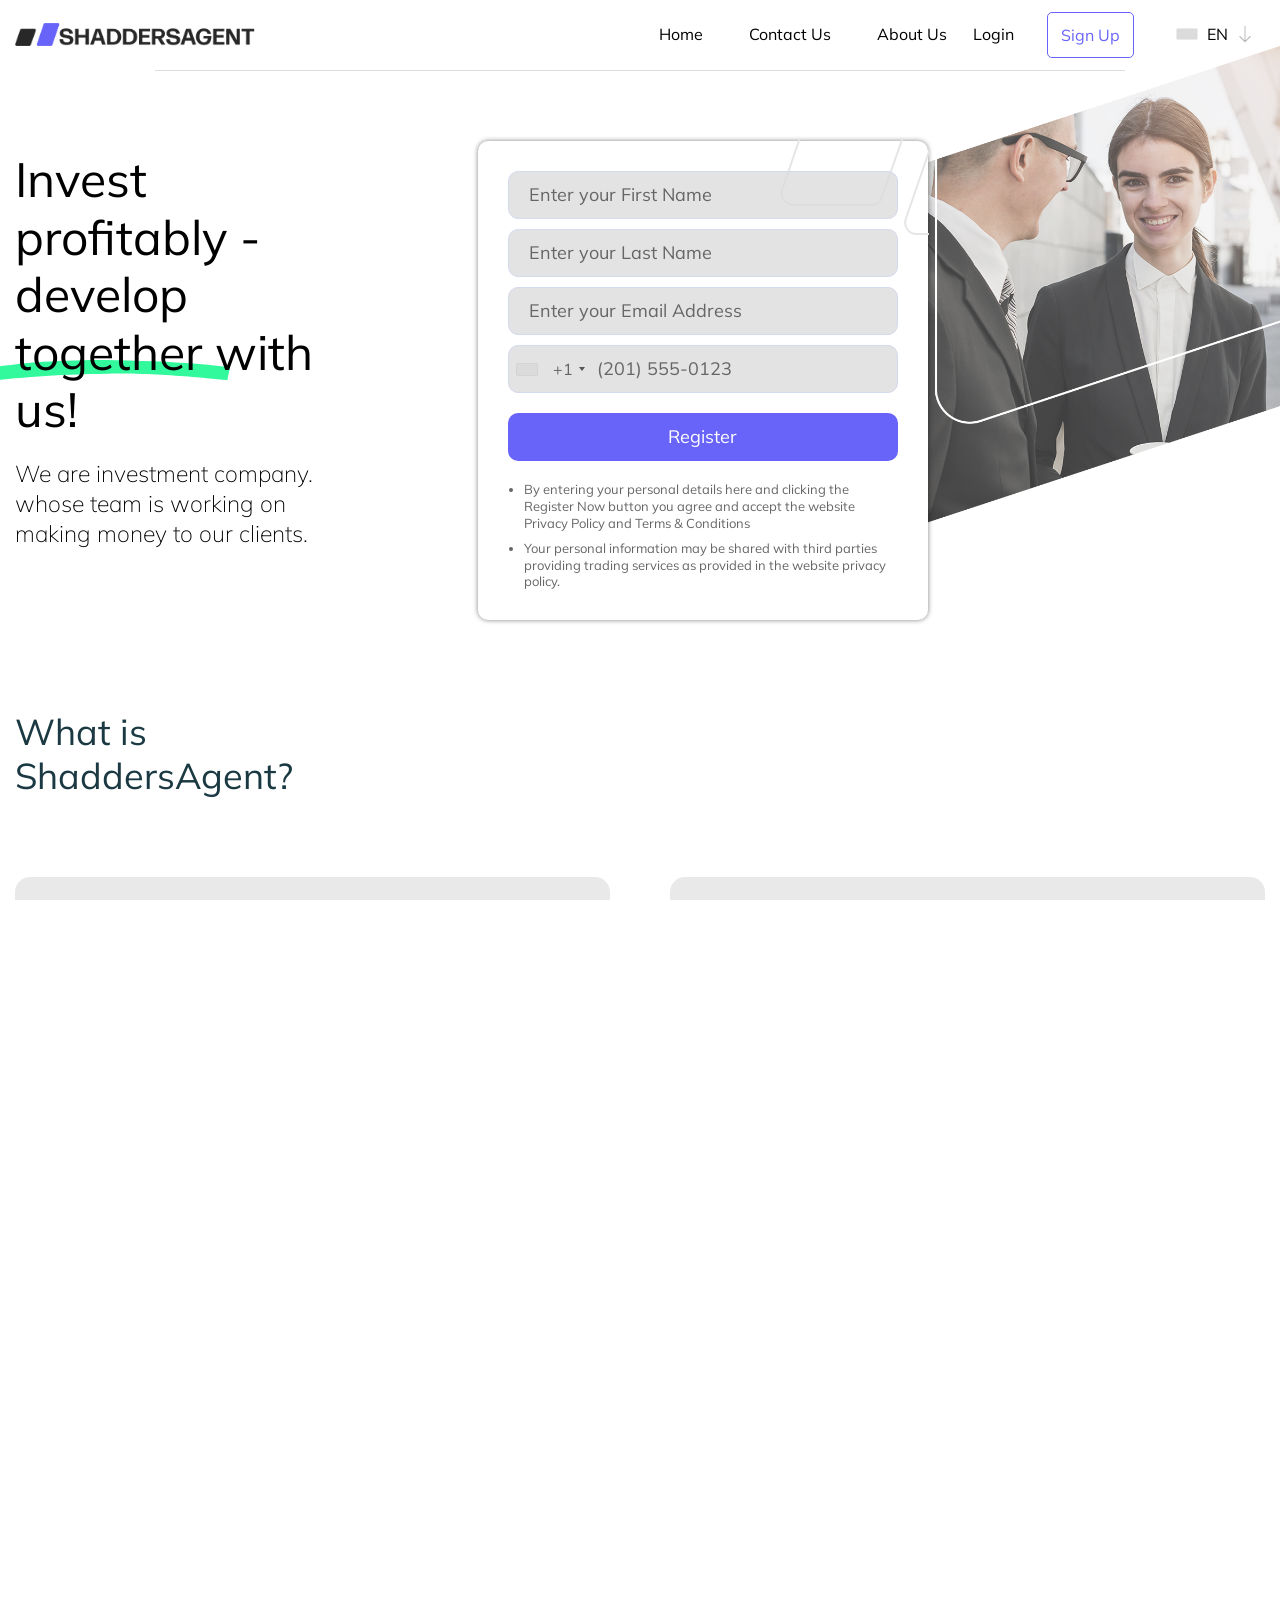
==== commit 1b918a0d: "Done" ====
--- a/index.html
+++ b/index.html
@@ -18,6 +18,7 @@
     <header class="header">
         <div class="container flex-bl">
             <a href="/" class="logo"><img src="assets/logo.png" alt="Logo"></a>
+            <div class="desktop-nav">
             <div class="language">
                 <a id="toggle" class="menu__link"><div class="iti__flag iti__gb"></div>En</a>
                 <ul class="submenu">
@@ -51,6 +52,41 @@
                     <a class="menu__link header__btn" href="/pages/login">Sign Up</a>
                 </nav>
             </div>
+        </div>
+
+        <!-- Mobile Navigation -->
+            <div class="mobile-menu">
+                <div class="language languages__mobile">
+                    <a id="mobile-toggle" class="menu__link stop_hover"><div class="iti__flag iti__gb"></div>En</a>
+                    <ul class="submenu" style="max-height: 300px; overflow-y: auto;">
+                        <li class="subitem"><a href="/languages/dk/"><div class="iti__flag iti__dk"></div>Dk</a></li>
+                        <li class="subitem"><a href="/languages/de/"><div class="iti__flag iti__de"></div>De</a></li>
+                        <li class="subitem"><a href="/languages/cz/"><div class="iti__flag iti__cz"></div>CZ</a></li>
+                        <li class="subitem"><a href="/languages/es/"><div class="iti__flag iti__es"></div>Es</a></li>
+                        <li class="subitem"><a href="/languages/fi/"><div class="iti__flag iti__fi"></div>fi</a></li>
+                        <li class="subitem"><a href="/languages/fr/"><div class="iti__flag iti__fr"></div>Fr</a></li>
+                        <li class="subitem"><a href="/languages/gr/"><div class="iti__flag iti__gr"></div>Gr</a></li>
+                        <li class="subitem"><a href="/languages/it/"><div class="iti__flag iti__it"></div>IT</a></li>
+                        <li class="subitem"><a href="/languages/hu/"><div class="iti__flag iti__hu"></div>HU</a></li>
+                        <li class="subitem"><a href="/languages/nl/"><div class="iti__flag iti__nl"></div>NL</a></li>
+                        <li class="subitem"><a href="/languages/no/"><div class="iti__flag iti__no"></div>NO</a></li>
+                        <li class="subitem"><a href="/languages/pl/"><div class="iti__flag iti__pl"></div>PL</a></li>
+                        <li class="subitem"><a href="/languages/pt/"><div class="iti__flag iti__pt"></div>PT</a></li>
+                        <li class="subitem"><a href="/languages/ru/"><div class="iti__flag iti__ru"></div>RU</a></li>
+                        <li class="subitem"><a href="/languages/se/"><div class="iti__flag iti__se"></div>SE</a></li>
+                    </ul>
+                </div>
+                <div id="burger-menu"><span></span></div>
+                <div id="menu">
+                    <ul>
+                      <li><a href="/">Home</a></li>
+                      <li><a href="/pages/about/">About Us</a></li>
+                      <li><a href="/pages/login/">Login</a></li>
+                      <li><a href="/pages/contact/">Contact Page</a></li>
+                    </ul>
+                </div>
+            </div>
+
         </div>
     </header>
     
@@ -116,7 +152,7 @@
         <div class="container">
             <div class="block__row">
                 <div class="block__col">
-                    <h2 class="title-2">What is <b class="accent">ShaddersAgent?</b></h2>
+                    <h2 class="title-2">What is <span>ShaddersAgent?</span></h2>
                 </div>
                 <div class="cards">
                     <div class="card investor-startups">
@@ -268,7 +304,7 @@
             <a href="#"><button>Register</button></a>
         </div>
 
-        <div class="container why_use_container">
+        <div class="container help_container">
             <div class="block__row-1">
                 <div class="block__col why_use">
                     <h2 class="title-2 medium">Need help?</h2>
--- a/styles/new.css
+++ b/styles/new.css
@@ -63,6 +63,9 @@
 .hover-underline-animation.center::after {
   transform-origin: bottom center;
 }
+
+.desktop-nav, .desktop { display: flex; }
+.mobile-menu { display: none; }
 
 .line {
 	border-bottom:1px solid #dcdcdc;
@@ -545,7 +548,7 @@
 
 .email {
 	display: flex;
-	align-items: center;
+	align-items: flex-end;
 	gap: 8px;
 }
 
@@ -661,4 +664,348 @@
 
 .stop_hover {
 	color: #6864f9!important;
+}
+
+
+@media only screen and (max-width:768px) {
+	.header__img, .why__img, .geting__img, .need__img {
+		display: none;
+	}
+
+	.desktop-nav, .desktop, .mobile_hidden { display: none!important; }
+    .mobile-menu { 
+        display: flex;
+        align-items: center;
+        gap: 10px; 
+    }
+
+	#menu { 
+        display: none; 
+        position: fixed; 
+        top: 0; 
+        left: 0; 
+        width: 100%; 
+        height: 100vh; 
+        background: rgba(0, 0, 0, 0.8); 
+        text-align: center; 
+        padding-top: 100px; 
+    }
+    #menu.overlay { 
+        display: block; 
+        z-index: 49;
+    }
+    #menu ul {
+        padding: 0;
+    }
+    #menu li {
+        list-style: none;
+        display: flex;
+        justify-content: center;
+    }
+    #menu a {
+        color: #fff;
+        display: block;
+        font-size: 25px;
+        margin-bottom: 30px;
+        text-decoration: none;
+    }
+    .contact-btn-mobile {
+        display: flex;
+        justify-content: center;
+        align-items: center;
+        font-size: 25px;
+    }
+    #burger-menu { 
+        cursor: pointer; 
+        height: 27px; 
+        width: 27px; 
+        position: relative; 
+        z-index: 50; 
+    }
+    #burger-menu span, #burger-menu span:before, #burger-menu span:after {
+        background: #000; 
+        display: block; 
+        height: 2px; 
+        position: absolute; 
+        transition: 0.3s ease-in-out;
+    }
+    #burger-menu span:before, #burger-menu span:after { content: ''; }
+    #burger-menu span:before { 
+        left: 0; 
+        top: -10px; 
+        width: 27px; 
+    }
+    #burger-menu span { 
+        right: 0; 
+        top: 13px; 
+        width: 27px; 
+    }
+    #burger-menu span:after { 
+        left: 0; 
+        top: 10px; 
+        width: 27px; 
+    }
+    #burger-menu.close span:before { 
+    	background: #fff;
+        top: 0; 
+        transform: rotate(90deg); 
+        width: 27px; 
+    }
+    #burger-menu.close span { 
+    	background: #fff;
+        transform: rotate(-45deg); 
+        top: 13px; 
+        width: 27px; 
+    }
+    #burger-menu.close span:after { 
+        top: 0; 
+        left: 0; 
+        transform: rotate(90deg); 
+        opacity: 0; 
+        width: 0; 
+    }
+
+    .line {
+    	margin: 0;
+    }
+
+    .underline::after {
+    	left: -10px;
+    	bottom: -2px;
+    	width: 150px;
+    	height: 20px;
+    }
+
+    .card.investor-startups::before {
+    	bottom: -2%;
+    	left: 30%;
+    }
+
+    .card.business-scaling::before {
+    	bottom: -2px;
+    	left: 64px;
+    }
+
+    .transfers-payments {
+    	left: 100px;
+    	top: 0;
+    }
+
+    .new-users {
+        left: 400px;
+    }
+
+    .cards__container {
+    	flex-direction: column;
+    	gap: 0;
+    }
+
+    .title-2 span {
+    	display: inline-block!important;
+    }
+
+    .stratigies {
+    	left: 25%;
+    	top: 0;
+    }
+
+    .faq__new {
+    	gap: 50px;
+    }
+
+    .vertical-line {
+    	width: 100%;
+    	height: 1px;
+    }
+
+    .carousel {
+    	flex-direction: initial;
+    	width: 100%;
+    	top: 70px;
+    }
+
+    .section_help {
+    	padding-block: 130px 0!important;
+    }
+
+    .card__help {
+    	left: 0;
+    }
+
+    .card__help button {
+    	width: 100%;
+    	border: 1px solid #6864f9;
+    }
+
+    .card__help {
+    	flex-direction: row;
+    	width: 100%;
+    	top: 100px;
+    }
+
+    .card__help h2 {
+    	color: #000;
+    }
+
+    .why_use {
+    	width: 100%;
+    }
+    
+    .line2 {
+    	margin-left: 0;
+    }
+
+    .footer-nav {
+    	justify-content: center;
+    	gap: 70px;
+    }
+
+    .footer {
+    	padding-top: 0;
+    }
+
+    .card__number {
+    	font-size: 220px;
+    	top: -90px;
+    	left: -7px;
+    }
+}
+
+@media only screen and (max-width:425px) {
+	.home__body { padding-top: 0!important; }
+	.home__hold { padding-bottom: 0!important; }
+	.cards {
+		flex-wrap: nowrap!important;
+		overflow-x: auto;
+        -webkit-overflow-scrolling: touch;
+        scroll-snap-type: x mandatory;
+        scrollbar-width: none;
+	}
+	
+	.cards::-webkit-scrollbar {
+        display: none;
+    }
+
+	.card {
+        min-width: 80%;
+        scroll-snap-align: start;
+        flex-shrink: 0;
+    }
+
+    .card.investor-startups::before {
+    	left: 28%;
+    }
+
+    .why_use_container {
+    	margin-top: 0!important;
+    }
+
+    .block__row-1 {
+    	margin-block: 0!important;
+    }
+
+    .new-users {
+    	left: 100px;
+    	margin-top: 10px;
+    }
+
+    .block__header {
+    	position: relative;
+    	z-index: 2;
+    }
+
+    .stratigies {
+    	left: 10%;
+    }
+
+    .help_container {
+    	margin-top: 200px!important;
+    }
+
+    .why_use {
+    	margin-top: 0px!important;
+    }
+
+    .email {
+    	justify-content: space-between;
+    }
+
+    .footer-nav .nav1 {
+    	gap: 10px;
+    }
+
+    .card__help {
+    	flex-direction: column;
+    	top: 200px;
+    }
+
+    .line2 {
+    	margin: 20px 0;
+    }
+
+    .card__number {
+    	font-size: 250px !important;
+        top: -95px !important;
+        left: 252px !important;
+    }
+
+    .form::before {
+    	bottom: 73%;
+    	left: 33%;
+    }
+
+    .card__getting::before {
+    	bottom: 49.5%;
+	    left: 29%;
+    }
+}
+
+@media only screen and (max-width:375px) {
+	.footer-nav {
+		flex-direction: column;
+		align-items: center;
+		gap: 0;
+	}
+
+	.footer-nav .nav1 {
+		flex-direction: column;
+	}
+
+	.transfers-payments, .new-users {
+		left: 50px;
+	}
+
+	.card__number {
+		left: 204px !important;
+	}
+
+	.stratigies {
+        left: 3%;
+    }   
+}
+
+@media only screen and (max-width:320px) {
+	.logo {
+		width: 150px!important;
+	}
+	.form::before {
+		left: 27%;
+	}
+
+	.transfers-payments, .new-users {
+		left: 25px;
+	}
+
+	.card__number {
+		left: 157px !important;
+	}
+
+	.card__getting {
+		width: 300px;
+		left: 3%;
+	}
+
+	.card__getting::before {
+		left: 26%;
+	}
 }
--- a/styles/style-min.css
+++ b/styles/style-min.css
@@ -53,8 +53,6 @@
 	border-radius:10px;
 	background-color: #fff;
 	box-shadow: 0px 0px 5px #00000080;
-	/*background:-webkit-gradient(linear,left bottom,left top,from(#f7f8f8),to(#f7f8f8)),#fff;
-	background:linear-gradient(0deg,#f7f8f8 0,#f7f8f8 100%),#fff;*/
 	-webkit-backdrop-filter:blur(5px);
 	backdrop-filter:blur(5px)
 }
@@ -70,7 +68,8 @@
 	position:relative;
 	height:100%;
 	min-height:100%;
-	max-width:100%
+	max-width:100%;
+	overflow-x: hidden;
 }
 body{
 	font-weight:400;
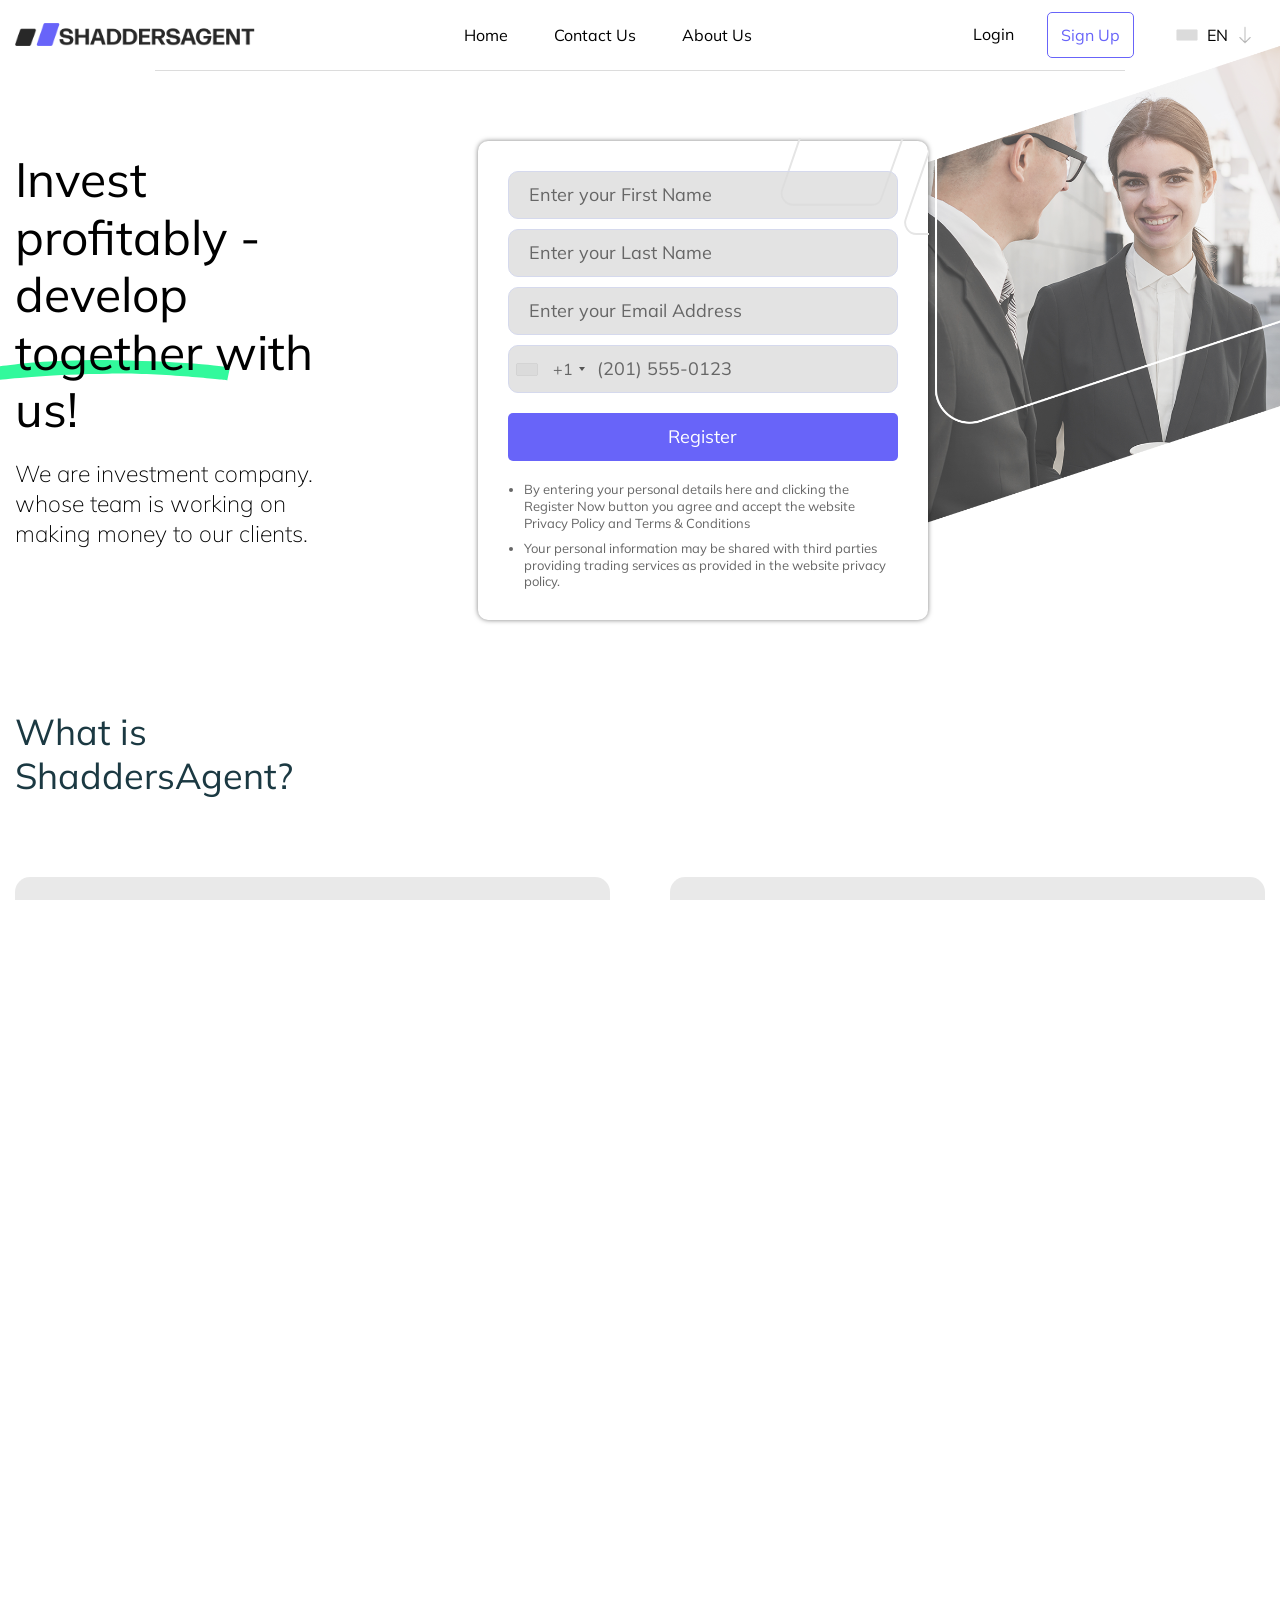
==== commit f0bee2de: "Done" ====
--- a/index.html
+++ b/index.html
@@ -19,42 +19,42 @@
         <div class="container flex-bl">
             <a href="/" class="logo"><img src="assets/logo.png" alt="Logo"></a>
             <div class="desktop-nav">
-            <div class="language">
-                <a id="toggle" class="menu__link"><div class="iti__flag iti__gb"></div>En</a>
-                <ul class="submenu">
-                    <li class="subitem"><a href="/languages/dk/"><div class="iti__flag iti__dk"></div>Dk</a></li>
-                    <li class="subitem"><a href="/languages/de/"><div class="iti__flag iti__de"></div>De</a></li>
-                    <li class="subitem"><a href="/languages/cz/"><div class="iti__flag iti__cz"></div>CZ</a></li>
-                    <li class="subitem"><a href="/languages/es/"><div class="iti__flag iti__es"></div>Es</a></li>
-                    <li class="subitem"><a href="/languages/fi/"><div class="iti__flag iti__fi"></div>fi</a></li>
-                    <li class="subitem"><a href="/languages/fr/"><div class="iti__flag iti__fr"></div>Fr</a></li>
-                    <li class="subitem"><a href="/languages/gr/"><div class="iti__flag iti__gr"></div>Gr</a></li>
-                    <li class="subitem"><a href="/languages/it/"><div class="iti__flag iti__it"></div>IT</a></li>
-                    <li class="subitem"><a href="/languages/hu/"><div class="iti__flag iti__hu"></div>HU</a></li>
-                    <li class="subitem"><a href="/languages/nl/"><div class="iti__flag iti__nl"></div>NL</a></li>
-                    <li class="subitem"><a href="/languages/no/"><div class="iti__flag iti__no"></div>NO</a></li>
-                    <li class="subitem"><a href="/languages/pl/"><div class="iti__flag iti__pl"></div>PL</a></li>
-                    <li class="subitem"><a href="/languages/pt/"><div class="iti__flag iti__pt"></div>PT</a></li>
-                    <li class="subitem"><a href="/languages/ru/"><div class="iti__flag iti__ru"></div>RU</a></li>
-                    <li class="subitem"><a href="/languages/se/"><div class="iti__flag iti__se"></div>SE</a></li>
-                </ul>
-            </div>
-            <div class="nav-center">
-                <nav class="menu__nav">
-                    <a class="menu__link hover-underline-animation center" href="/">Home</a>
-                    <a class="menu__link hover-underline-animation center" href="/pages/contact/">Contact Us</a>
-                    <a class="menu__link hover-underline-animation center" href="/pages/about/">About Us</a>
-                </nav>
-            </div>
-            <div class="nav-right">
-                <nav class="menu__nav">
-                    <a class="menu__link hover-underline-animation center" href="/pages/login/">Login</a>
-                    <a class="menu__link header__btn" href="/pages/login">Sign Up</a>
-                </nav>
-            </div>
-        </div>
-
-        <!-- Mobile Navigation -->
+                <div class="language">
+                    <a id="toggle" class="menu__link"><div class="iti__flag iti__gb"></div>En</a>
+                    <ul class="submenu">
+                        <li class="subitem"><a href="/languages/dk/"><div class="iti__flag iti__dk"></div>Dk</a></li>
+                        <li class="subitem"><a href="/languages/de/"><div class="iti__flag iti__de"></div>De</a></li>
+                        <li class="subitem"><a href="/languages/cz/"><div class="iti__flag iti__cz"></div>CZ</a></li>
+                        <li class="subitem"><a href="/languages/es/"><div class="iti__flag iti__es"></div>Es</a></li>
+                        <li class="subitem"><a href="/languages/fi/"><div class="iti__flag iti__fi"></div>fi</a></li>
+                        <li class="subitem"><a href="/languages/fr/"><div class="iti__flag iti__fr"></div>Fr</a></li>
+                        <li class="subitem"><a href="/languages/gr/"><div class="iti__flag iti__gr"></div>Gr</a></li>
+                        <li class="subitem"><a href="/languages/it/"><div class="iti__flag iti__it"></div>IT</a></li>
+                        <li class="subitem"><a href="/languages/hu/"><div class="iti__flag iti__hu"></div>HU</a></li>
+                        <li class="subitem"><a href="/languages/nl/"><div class="iti__flag iti__nl"></div>NL</a></li>
+                        <li class="subitem"><a href="/languages/no/"><div class="iti__flag iti__no"></div>NO</a></li>
+                        <li class="subitem"><a href="/languages/pl/"><div class="iti__flag iti__pl"></div>PL</a></li>
+                        <li class="subitem"><a href="/languages/pt/"><div class="iti__flag iti__pt"></div>PT</a></li>
+                        <li class="subitem"><a href="/languages/ru/"><div class="iti__flag iti__ru"></div>RU</a></li>
+                        <li class="subitem"><a href="/languages/se/"><div class="iti__flag iti__se"></div>SE</a></li>
+                    </ul>
+                </div>
+                <div class="nav-center">
+                    <nav class="menu__nav">
+                        <a class="menu__link hover-underline-animation center" href="/">Home</a>
+                        <a class="menu__link hover-underline-animation center" href="/pages/contact/">Contact Us</a>
+                        <a class="menu__link hover-underline-animation center" href="/pages/about/">About Us</a>
+                    </nav>
+                </div>
+                <div class="nav-right">
+                    <nav class="menu__nav">
+                        <a class="menu__link hover-underline-animation center" href="/pages/login/">Login</a>
+                        <a class="menu__link header__btn" href="/pages/login">Sign Up</a>
+                    </nav>
+                </div>
+            </div>
+
+            <!-- Mobile Navigation -->
             <div class="mobile-menu">
                 <div class="language languages__mobile">
                     <a id="mobile-toggle" class="menu__link stop_hover"><div class="iti__flag iti__gb"></div>En</a>
@@ -82,11 +82,10 @@
                       <li><a href="/">Home</a></li>
                       <li><a href="/pages/about/">About Us</a></li>
                       <li><a href="/pages/login/">Login</a></li>
-                      <li><a href="/pages/contact/">Contact Page</a></li>
+                      <li><a href="/pages/contact/">Contact Us</a></li>
                     </ul>
                 </div>
             </div>
-
         </div>
     </header>
     
--- a/styles/new.css
+++ b/styles/new.css
@@ -34,37 +34,45 @@
 }
 
 .hover-underline-animation {
-  display: inline-block;
-  position: relative;
+  	display: inline-block;
+  	position: relative;
 }
 
 .hover-underline-animation::after {
-  content: '';
-  position: absolute;
-  width: 100%;
-  transform: scaleX(0);
-  height: 2px;
-  bottom: -14px;
-  left: 0;
-  background-color: #6864f9;
-  transform-origin: bottom right;
-  transition: transform 0.25s ease-out;
+  	content: '';
+  	position: absolute;
+  	width: 100%;
+  	transform: scaleX(0);
+  	height: 2px;
+  	bottom: -14px;
+  	left: 0;
+  	background-color: #6864f9;
+  	transform-origin: bottom right;
+  	transition: transform 0.25s ease-out;
 }
 
 .hover-underline-animation:hover::after {
-  transform: scaleX(1);
-  transform-origin: bottom left;
+  	transform: scaleX(1);
+  	transform-origin: bottom left;
 }
 
 .hover-underline-animation:hover::after {
-  transform: scaleX(1);
+  	transform: scaleX(1);
 }
 
 .hover-underline-animation.center::after {
-  transform-origin: bottom center;
-}
-
-.desktop-nav, .desktop { display: flex; }
+	transform-origin: bottom center;
+}
+
+.hover-underline-animation.active::after {
+  	transform: scaleX(1);
+  	transform-origin: bottom center;
+}
+
+.desktop-nav {
+	display: contents;
+}
+/*.desktop { display: flex; }*/
 .mobile-menu { display: none; }
 
 .line {
@@ -667,6 +675,58 @@
 }
 
 
+/* FOR OTHER PAGES */
+/*Terms & Policy*/
+.terms .underline::after {
+	left: 520px!important;
+	bottom: -8px!important;
+}
+
+.policy .underline::after {
+	left: 520px!important;
+	bottom: 20px!important;
+}
+
+/*Contact*/
+.header__img-contact {
+	top: 0;
+}
+
+.main-contact {
+	position: relative;
+	z-index: 1;
+}
+
+.title-size {
+	font-size: 20px!important;
+}
+
+.contact .underline::after {
+	bottom: -7px!important;
+}
+
+.form-contact textarea {
+	background: #dcdcdcc9;
+}
+
+.form__contact::before {
+	bottom: 75%;
+}
+
+.line-footer-pages {
+	margin-top: 20px;
+}
+
+.footer-pages {
+	padding-top: 0;
+}
+
+.copyright-pages {
+	justify-content: flex-end!important;
+	margin: 30px 0;
+}
+
+
 @media only screen and (max-width:768px) {
 	.header__img, .why__img, .geting__img, .need__img {
 		display: none;
--- a/styles/style-min.css
+++ b/styles/style-min.css
@@ -120,9 +120,10 @@
 	color:#1b3942
 }
 .descr{
-	max-width:900px;
+	max-width: 480px;
 	color:#1a1a1a;
-	margin:0 auto 20px
+	text-align: left;
+	/*margin:0 auto 20px*/
 }
 .txt{
 	color:#1b3942;
@@ -399,7 +400,7 @@
 	-ms-flex-pack:center;
 	justify-content:center;
 	/*text-transform:uppercase;*/
-	border-radius: 10px;
+	border-radius: 5px;
 	padding:0 50px;
 	height:48px;
 	/*font-weight:600;*/
@@ -451,8 +452,8 @@
 	margin-bottom:10px
 }
 .form-contact{
-	margin-inline:auto;
-	max-width:630px
+	/*margin-inline:auto;*/
+	max-width: 470px;
 }
 .card__img img,.holder__image img{
 	max-width:100%
@@ -848,10 +849,10 @@
 .terms{
 	padding-block:30px
 }
-.policy a,.terms a{
+.policy a, .terms a {
 	display:inline-block;
 	font-weight:700;
-	color:#fd8704
+	color: #6864f9;
 }
 .policy p+.title-3,.terms p+.title-3{
 	padding-top:20px
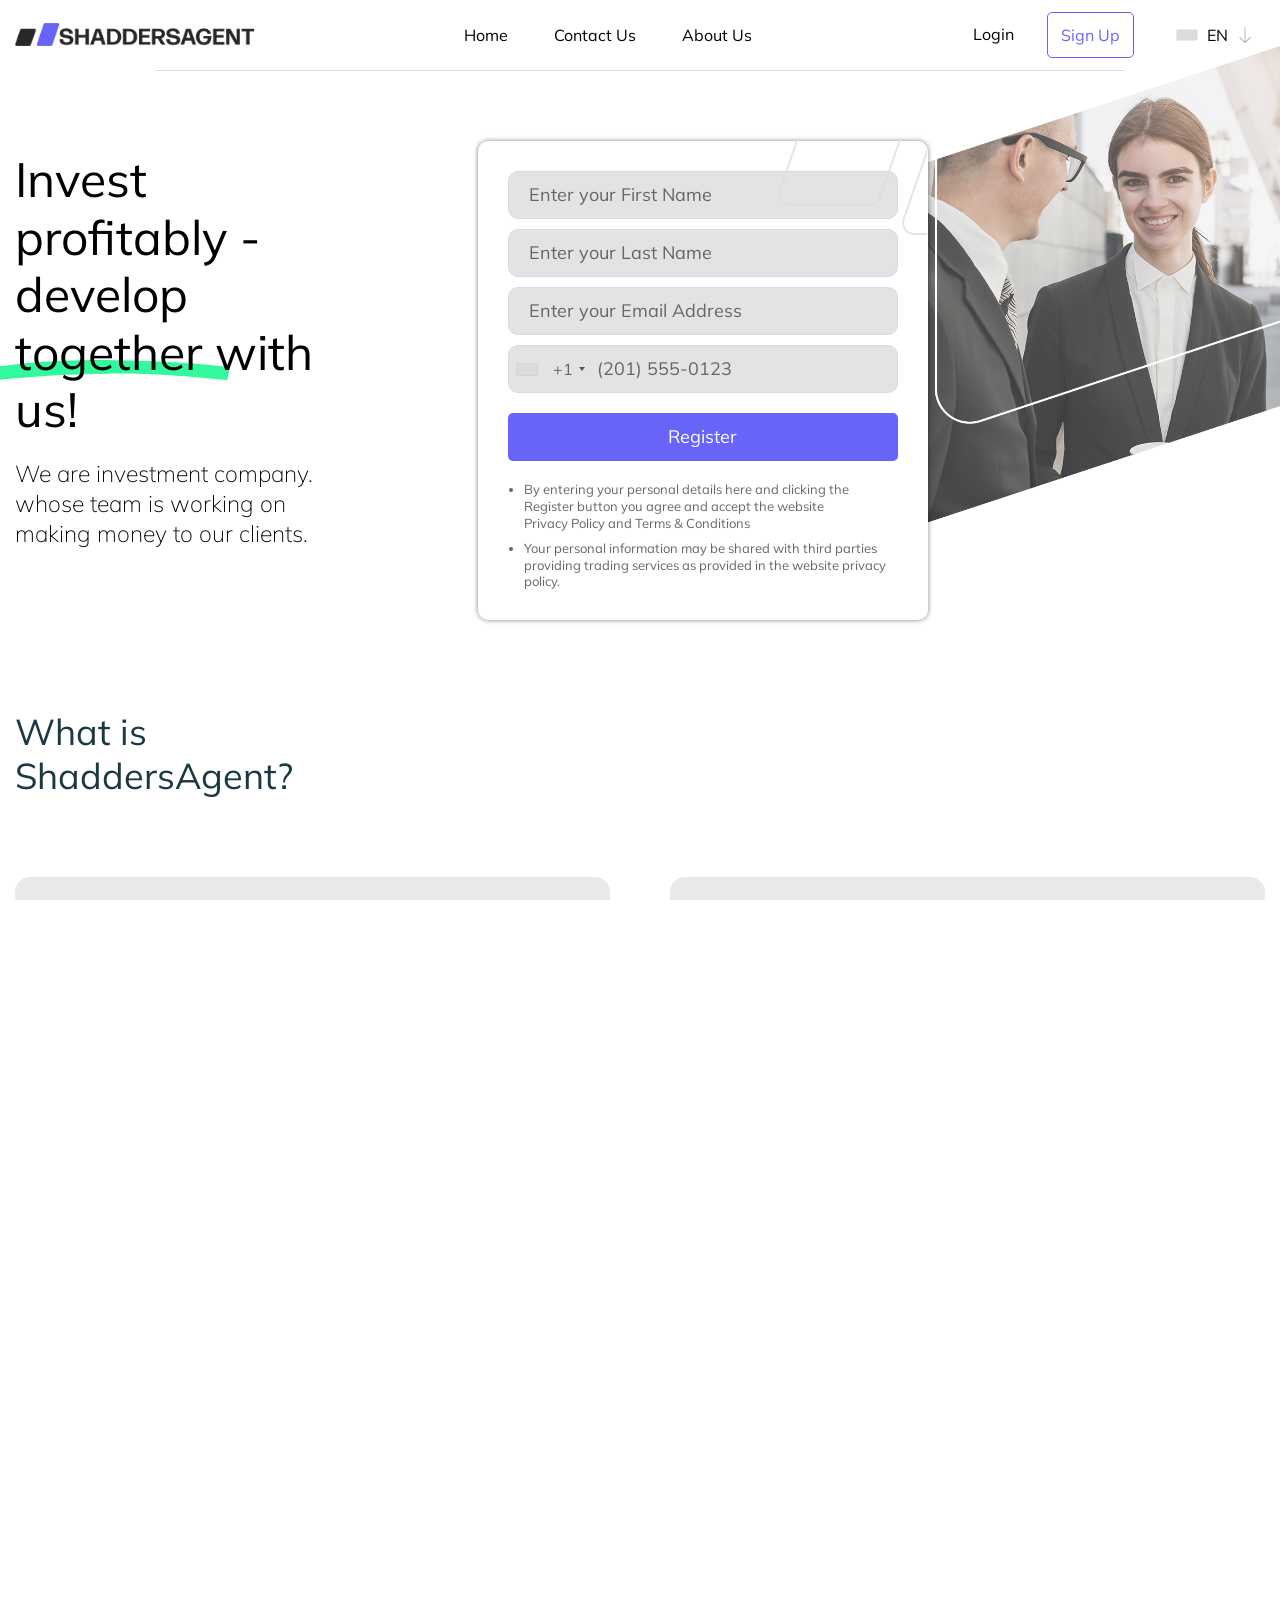
==== commit 68e313a9: "Done" ====
--- a/index.html
+++ b/index.html
@@ -49,7 +49,7 @@
                 <div class="nav-right">
                     <nav class="menu__nav">
                         <a class="menu__link hover-underline-animation center" href="/pages/login/">Login</a>
-                        <a class="menu__link header__btn" href="/pages/login">Sign Up</a>
+                        <a class="menu__link header__btn" href="/pages/signup">Sign Up</a>
                     </nav>
                 </div>
             </div>
@@ -139,7 +139,7 @@
                         </div>
                     </form>
                     <ul>
-                        <li>By entering your personal details here and clicking the Register Now button you agree and accept the website <a href="/pages/policy/">Privacy Policy</a> and <a href="/pages/terms/">Terms &amp; Conditions</a></li>
+                        <li>By entering your personal details here and clicking the Register button you agree and accept the website <a href="/pages/policy/">Privacy Policy</a> and <a href="/pages/terms/">Terms &amp; Conditions</a></li>
                         <li> Your personal information may be shared with third parties providing trading services as provided in the website privacy policy. </li>
                     </ul>
                 </div>
@@ -267,7 +267,7 @@
 
         <div class="card__getting stratigies">
             <div class="icon icon-big">
-                <img src="assets/icon-5.svg" alt="Strategies" loading="lazy">
+                <img src="assets/strategies.svg" alt="Strategies" loading="lazy">
             </div>
             <h2>Use of modern investment strategies</h2>
             <a href="/">Learn more</a>
--- a/styles/new.css
+++ b/styles/new.css
@@ -96,7 +96,7 @@
     content: '';
     position: absolute;
     bottom: 77%;
-    left: 39%;
+    left: 38.5%;
     width: 100%;
     height: 100px;
     background-image: url("../assets/vector_multiple.svg");
@@ -230,7 +230,6 @@
 .why_use a {
   	color: #6864f9;
   	text-decoration: none;
-  	font-weight: bold;
   	display: inline-flex;
   	align-items: center;
   	gap: 5px;
@@ -541,6 +540,7 @@
 /* NEXT SECTION */
 .section_help {
 	position: relative;
+	z-index: 2;
 }
 
 .need__img {
@@ -566,10 +566,14 @@
 	border: none;
 	border-radius: 0 !important;
 	background-color: #fff !important;
-	border-bottom: 1px solid #666;
+	border-bottom: 1px solid #6666662b;
 	padding: 8px 12px;
 	outline: none;
 	padding-left: 0!important;
+}
+
+.email input[type="email"]:focus {
+	border: none;
 }
 
 .email button {
@@ -676,6 +680,115 @@
 
 
 /* FOR OTHER PAGES */
+
+/*ABOUTUS*/
+.home__body__aboutus {
+	width: 50%!important;
+}
+
+.home__content__aboutus .underline::after {
+	left: 40px!important;
+}
+
+.section__whats {
+	margin-top: 200px;
+}
+
+.wrapper__aboutus {
+	min-height: auto!important;
+}
+
+.block__row__aboutus {
+	flex-direction: column;
+}
+
+.block__row__aboutus .card {
+	flex-direction: row;
+	width: 100%!important;
+}
+
+.card-1, .card-2 { flex: 1; }
+
+.card__design::before {
+    content: '';
+    position: absolute;
+    bottom: -3%;
+    left: 44.7%;
+    width: 100%;
+    height: 100px;
+    background-image: url("../assets/vector_investor_startups.svg");
+    background-size: contain;
+    background-repeat: no-repeat;
+    background-position: center;
+    pointer-events: none;
+}
+
+.why_use_about a {
+	margin: 5% 40% 0;
+}
+
+.section_why_use_aboutus .transfers-payments {
+	top: 9px;
+}
+
+.getting_container__aboutus {
+	display: flex;
+	flex-direction: row;
+	align-items: center;
+	gap: 100px;
+}
+
+.cards_aboutus {
+	flex: 1;
+}
+
+.card__aboutus {
+	width: 100%!important;
+}
+
+.card__aboutus p {
+	width: 100%;
+}
+
+.sth__emails {
+	display: flex;
+	flex-direction: column;
+	flex: 1;
+	gap: 25px;
+	align-items: center;
+}
+
+.sth__emails p {
+	color: #000;
+}
+
+.help_aboutus_image {
+	margin-left: 40%;
+}
+
+.card__help__aboutus {
+	left: 70%;
+}
+
+.block__row__aboutus {
+	justify-content: flex-start!important;
+}
+
+.line2__aboutus {
+	margin-left: 0;
+	margin-right: 650px;
+}
+
+.footer-nav_aboutus {
+	flex-direction: row-reverse;
+	align-items: center;
+}
+
+.footer-nav_aboutus .language {
+	margin-left: 0;
+	margin-right: 30px;
+}
+
 /*Terms & Policy*/
 .terms .underline::after {
 	left: 520px!important;
@@ -724,6 +837,37 @@
 .copyright-pages {
 	justify-content: flex-end!important;
 	margin: 30px 0;
+}
+
+/*SIGNUP*/
+.form-login {
+	margin-inline: 0!important;
+}
+
+.signup__section {
+	position: relative;
+	z-index: 1;
+}
+
+.title-signup {
+	width: 34%;
+}
+
+.title-signup .underline {
+	text-align: center;
+}
+
+.title-signup .underline::after {
+	left: 100px;
+}
+
+/*LOGIN*/
+.login__form {
+	margin-inline: auto!important;
+}
+.title_login .underline::after {
+	left: 40%;
+   	bottom: -12px;
 }
 
 
@@ -929,6 +1073,64 @@
     	top: -90px;
     	left: -7px;
     }
+
+    /*OTHER PAGES*/
+    .getting_container__aboutus {
+    	flex-direction: column;
+    }
+
+    .section_help_aboutus {
+    	padding-block: 0!important;
+    }
+
+    .card__design::before {
+    	left: 40.7%;
+    }
+
+    .section__whats {
+    	margin-top: 0;
+    }
+
+    .home__body__aboutus {
+    	width: 100%!important;
+    }
+
+    .line2__aboutus {
+    	margin-right: auto;
+    }
+
+    .form-contact {
+    	max-width: initial!important;
+    }
+
+    .title-contact {
+    	text-align: center;
+    }
+
+    .contact .underline::after {
+    	left: 10px;
+    }
+
+    .descr {
+    	margin: 0 auto 20px;
+    }
+
+    .form__contact::before {
+    	left: 43.5%;
+    }
+
+    .title-signup {
+    	width: 100%;
+    }
+
+    .form_signup {
+    	margin-inline: auto!important;
+    }
+
+    .title-signup .underline::after {
+    	width: 177px;
+    	left: 34px;
+    }
 }
 
 @media only screen and (max-width:425px) {
@@ -1018,6 +1220,72 @@
     	bottom: 49.5%;
 	    left: 29%;
     }
+
+    /*OTHER PAGES*/
+    .getting_container__aboutus {
+    	flex-direction: column;
+    }
+
+    .section_help_aboutus {
+    	padding-block: 0!important;
+    }
+
+    .card__design {
+    	flex-direction: column!important;
+    }
+    
+    .card__design::before {
+    	left: 32.5%;
+    }
+
+    .new-users-aboutus {
+    	margin-top: 25px;
+    }
+
+    .footer-nav_aboutus {
+    	gap: 0;
+    }
+
+    .section__whats {
+    	margin-top: 0;
+    }
+
+    .home__body__aboutus {
+    	width: 100%!important;
+    }
+
+    .line2__aboutus {
+    	margin-right: auto;
+    }
+
+    .footer-nav_aboutus .language {
+    	margin-right: 0;
+    }
+
+    .card__help__aboutus {
+    	top: 0;
+    }
+
+    .help_container__aboutus {
+    	margin-top: 0px !important;
+    }
+
+    .contact .underline::after {
+    	left: -10px;
+    }
+
+    .form__contact::before {
+    	bottom: 71%;
+    }
+
+    .title-signup {
+    	text-align: center;
+    }
+
+    .title-signup .underline::after {
+    	left: 5px;
+    	bottom: -10px;
+    }
 }
 
 @media only screen and (max-width:375px) {
@@ -1041,7 +1309,15 @@
 
 	.stratigies {
         left: 3%;
-    }   
+    }
+
+    .card__design::before {
+    	left: 30.5%;
+    }
+
+    .form__contact::before {
+    	left: 30%;
+    }
 }
 
 @media only screen and (max-width:320px) {
@@ -1068,4 +1344,12 @@
 	.card__getting::before {
 		left: 26%;
 	}
+
+	.card__design::before {
+    	left: 27.5%;
+    }
+
+    .home__title__aboutus {
+    	font-size: 28px!important;
+    }
 }
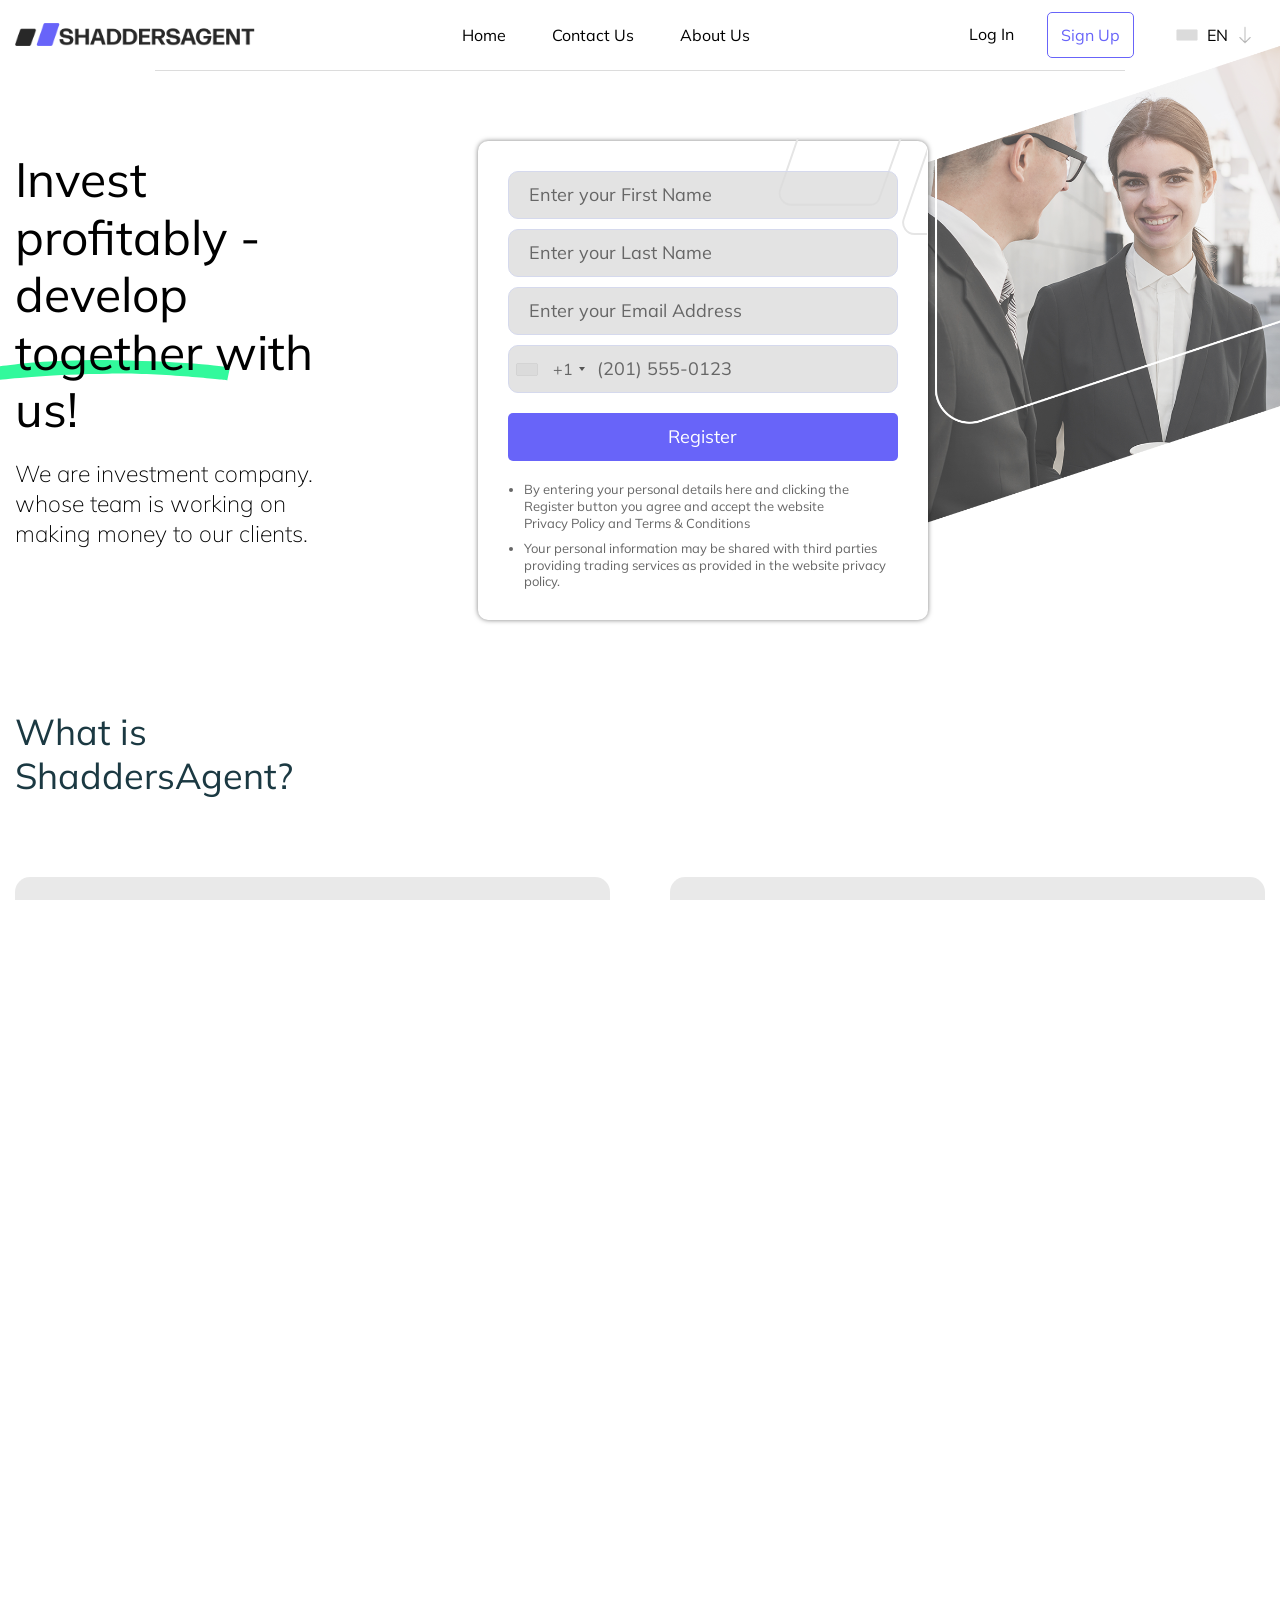
==== commit a96c1d03: "Done" ====
--- a/index.html
+++ b/index.html
@@ -12,6 +12,27 @@
     <link rel="stylesheet" href="styles/style-min.css">
 
     <link rel="icon" type="image/png" sizes="32x32" href="assets/favicon.ico">
+
+    <link rel="alternate" hreflang="x-default" href="https://the-ShaddersAgent.com/">
+    <link rel="alternate" hreflang="cs" href="https://the-ShaddersAgent.com/languages/cz/">
+    <link rel="alternate" hreflang="de" href="https://the-ShaddersAgent.com/languages/de/">
+    <link rel="alternate" hreflang="dk" href="https://the-ShaddersAgent.com/languages/dk/">
+    <link rel="alternate" hreflang="en" href="https://the-ShaddersAgent.com/languages/en/">
+    <link rel="alternate" hreflang="es" href="https://the-ShaddersAgent.com/languages/es/">
+    <link rel="alternate" hreflang="fi" href="https://the-ShaddersAgent.com/languages/fi/">
+    <link rel="alternate" hreflang="fr" href="https://the-ShaddersAgent.com/languages/fr/">
+    <link rel="alternate" hreflang="gr" href="https://the-ShaddersAgent.com/languages/gr/">
+    <link rel="alternate" hreflang="hu" href="https://the-ShaddersAgent.com/languages/hu/">
+    <link rel="alternate" hreflang="it" href="https://the-ShaddersAgent.com/languages/it/">
+    <link rel="alternate" hreflang="nl" href="https://the-ShaddersAgent.com/languages/nl/">
+    <link rel="alternate" hreflang="no" href="https://the-ShaddersAgent.com/languages/no/">
+    <link rel="alternate" hreflang="pl" href="https://the-ShaddersAgent.com/languages/pl/">
+    <link rel="alternate" hreflang="pt" href="https://the-ShaddersAgent.com/languages/pt/">
+    <link rel="alternate" hreflang="ru" href="https://the-ShaddersAgent.com/languages/ru/">
+    <link rel="alternate" hreflang="se" href="https://the-ShaddersAgent.com/languages/se/">
+        
+    <link rel="canonical" href="https://the-ShaddersAgent.com/">
+
 </head>
 <body>
 <div class="wrapper">
@@ -48,7 +69,7 @@
                 </div>
                 <div class="nav-right">
                     <nav class="menu__nav">
-                        <a class="menu__link hover-underline-animation center" href="/pages/login/">Login</a>
+                        <a class="menu__link hover-underline-animation center" href="/pages/login/">Log In</a>
                         <a class="menu__link header__btn" href="/pages/signup">Sign Up</a>
                     </nav>
                 </div>
@@ -81,7 +102,7 @@
                     <ul>
                       <li><a href="/">Home</a></li>
                       <li><a href="/pages/about/">About Us</a></li>
-                      <li><a href="/pages/login/">Login</a></li>
+                      <li><a href="/pages/login/">Log In</a></li>
                       <li><a href="/pages/contact/">Contact Us</a></li>
                     </ul>
                 </div>
